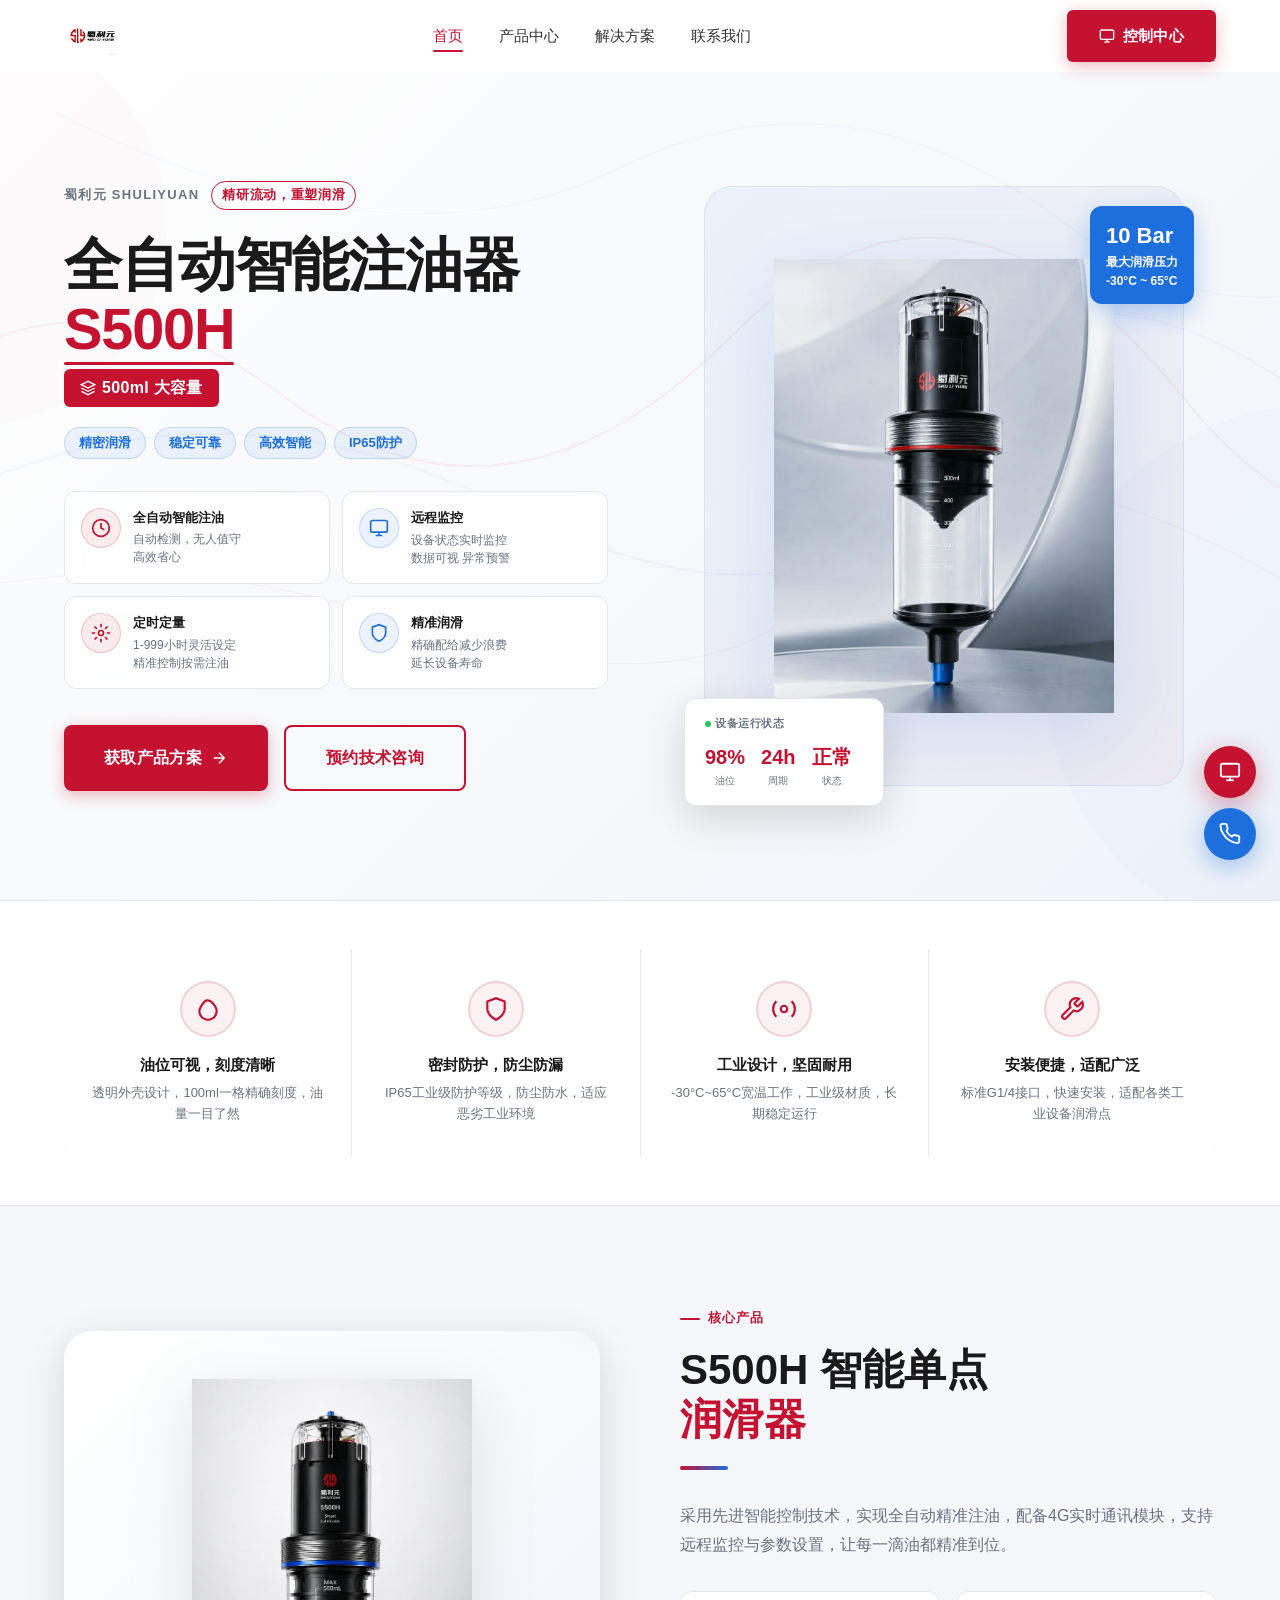
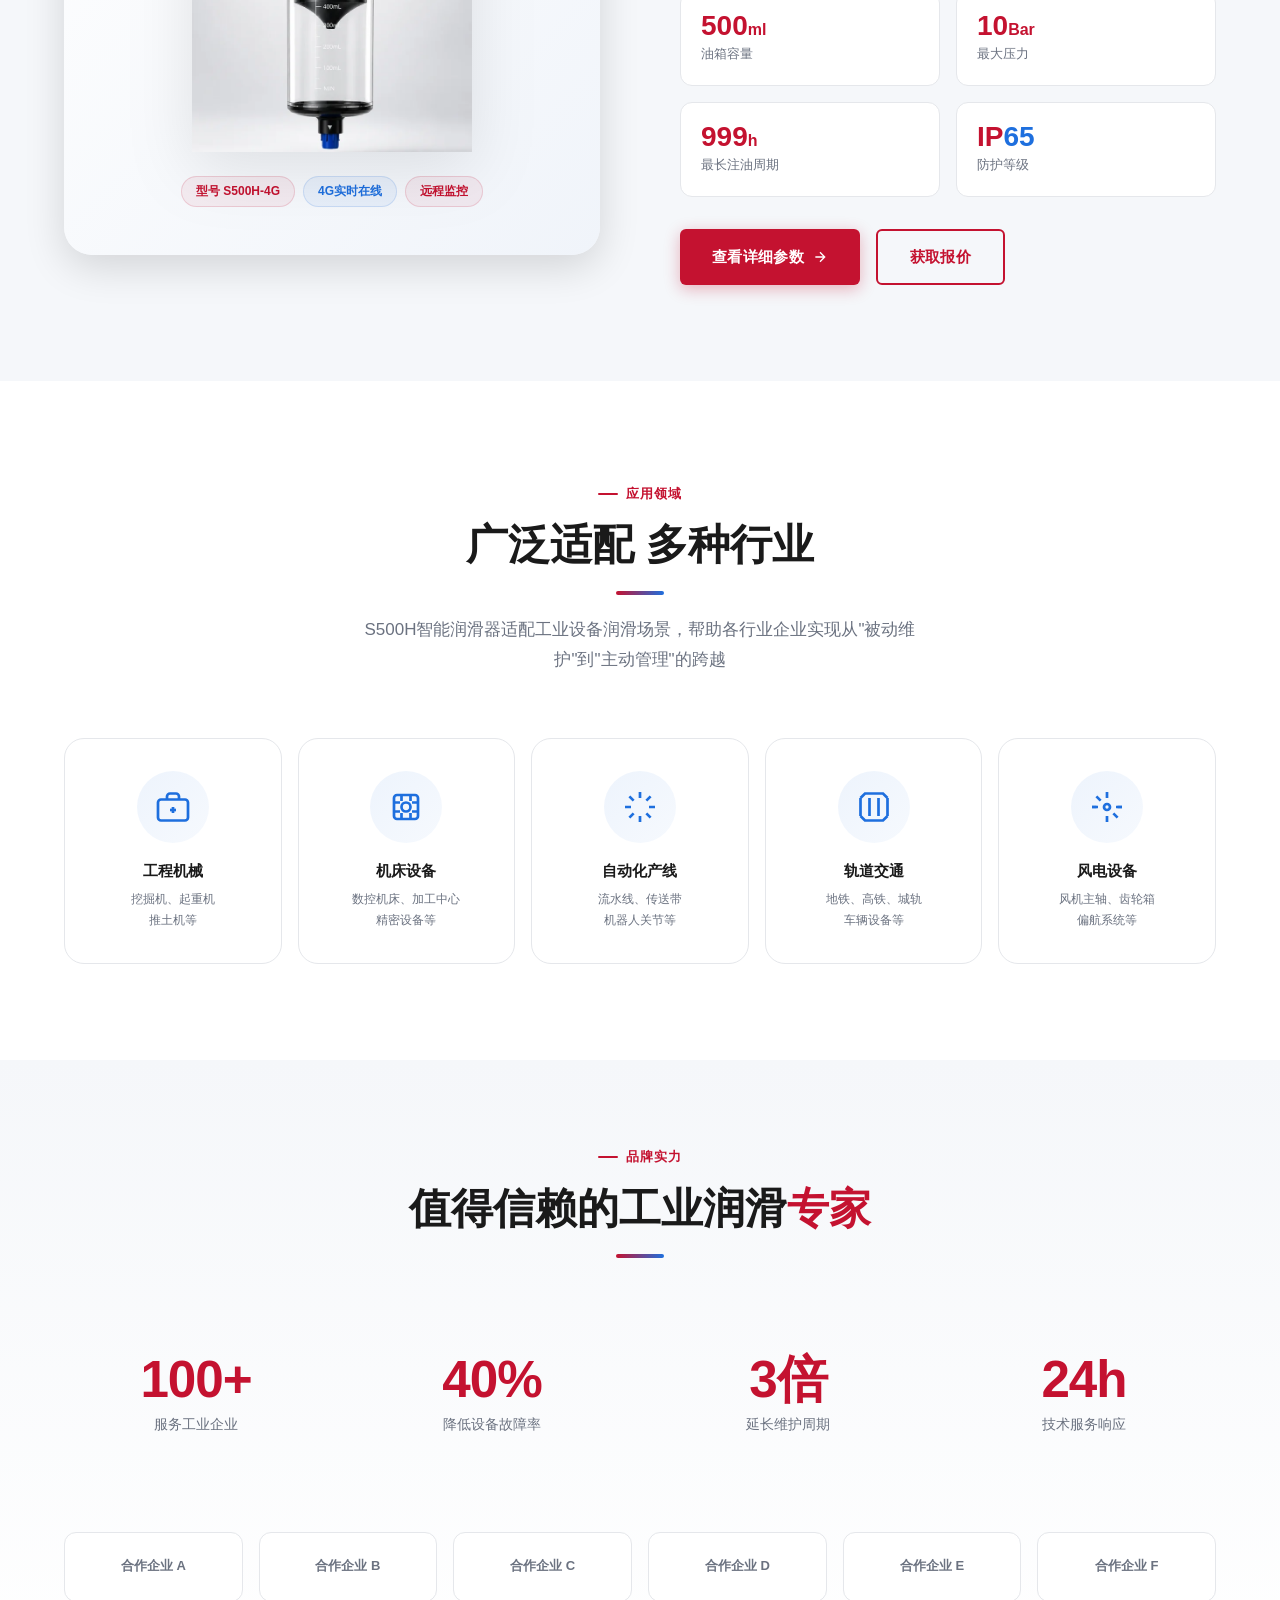
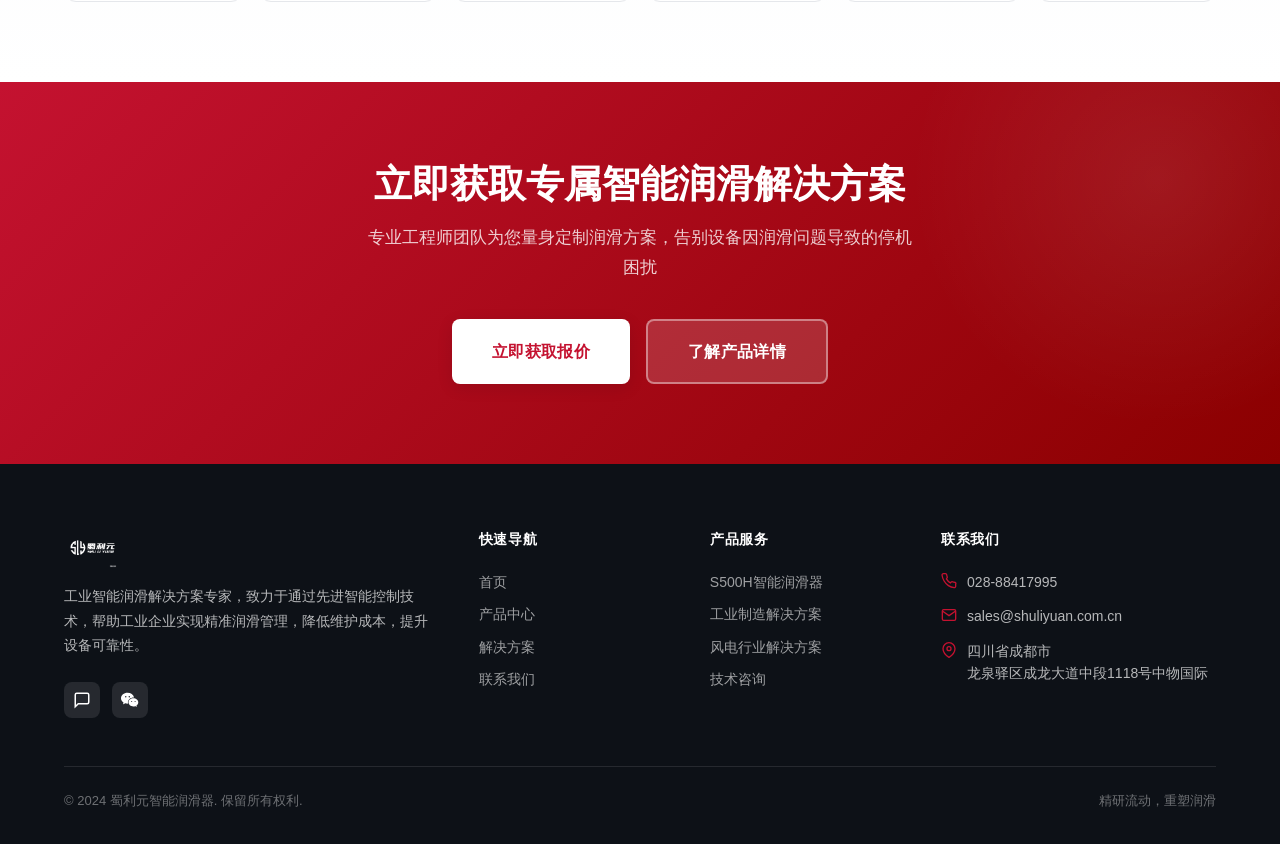
==== index.html @ 6b34519a "蜀利元智能润滑器官网 v1.0" ====
<!DOCTYPE html>
<html lang="zh-CN">
<head>
  <meta charset="UTF-8">
  <meta name="viewport" content="width=device-width, initial-scale=1.0">
  <meta name="description" content="蜀利元智能润滑器 - S500H全自动智能单点润滑器，远程监控、定时定量、精准润滑，工业智能润滑解决方案专家">
  <meta name="keywords" content="智能润滑器,自动注油器,S500H,工业润滑,远程监控润滑">
  <title>蜀利元智能润滑器 - 精研流动，重塑润滑</title>
  <link rel="stylesheet" href="assets/css/style.css">
  <link rel="icon" href="data:image/svg+xml,<svg xmlns='http://www.w3.org/2000/svg' viewBox='0 0 32 32'><rect width='32' height='32' rx='6' fill='%23C41230'/><text y='22' x='5' font-size='18' fill='white' font-weight='bold'>蜀</text></svg>">
</head>
<body>

<!-- 滚动进度条 -->
<div class="scroll-progress" id="scrollProgress"></div>

<!-- ===== 导航栏 ===== -->
<nav class="navbar" id="navbar">
  <div class="navbar-inner">
    <a href="index.html" class="navbar-logo">
      <img src="assets/images/logo.png" alt="蜀利元智能润滑器" class="logo-img" width="140" height="40">
    </a>

    <nav class="navbar-nav">
      <a href="index.html" class="nav-link">首页</a>
      <a href="products.html" class="nav-link">产品中心</a>
      <a href="solutions.html" class="nav-link">解决方案</a>
      <a href="contact.html" class="nav-link">联系我们</a>
    </nav>

    <div class="navbar-cta">
      <a href="http://shuliyuan.com.cn/" target="_blank" class="btn btn-primary">
        <svg width="16" height="16" viewBox="0 0 24 24" fill="none" stroke="currentColor" stroke-width="2"><rect x="2" y="3" width="20" height="14" rx="2"/><line x1="8" y1="21" x2="16" y2="21"/><line x1="12" y1="17" x2="12" y2="21"/></svg>
        控制中心
      </a>
    </div>

    <button class="hamburger" id="hamburger" aria-label="菜单">
      <span></span><span></span><span></span>
    </button>
  </div>
</nav>

<!-- 移动端菜单 -->
<div class="mobile-menu" id="mobileMenu">
  <a href="index.html" class="nav-link">首页</a>
  <a href="products.html" class="nav-link">产品中心</a>
  <a href="solutions.html" class="nav-link">解决方案</a>
  <a href="contact.html" class="nav-link">联系我们</a>
  <a href="http://shuliyuan.com.cn/" target="_blank" class="btn btn-primary">控制中心</a>
</div>

<!-- ===== Hero区 ===== -->
<section class="hero">
  <!-- 背景流动曲线 -->
  <div class="hero-bg-curves">
    <svg width="100%" height="100%" viewBox="0 0 1440 800" preserveAspectRatio="xMidYMid slice" fill="none">
      <path d="M0 400 Q 200 200, 400 350 T 800 300 T 1200 350 T 1600 300" stroke="#C41230" stroke-width="1.5" opacity="0.15" fill="none"/>
      <path d="M0 500 Q 300 300, 600 450 T 1000 380 T 1400 420" stroke="#1E6FDE" stroke-width="1.5" opacity="0.12" fill="none"/>
      <path d="M-100 600 Q 200 450, 500 550 T 900 500 T 1300 520 T 1600 480" stroke="#C41230" stroke-width="1" opacity="0.1" fill="none"/>
      <path d="M200 100 Q 500 250, 700 150 T 1100 200 T 1500 150" stroke="#1E6FDE" stroke-width="1" opacity="0.1" fill="none"/>
      <circle cx="120" cy="200" r="180" fill="rgba(196,18,48,0.03)"/>
      <circle cx="1320" cy="600" r="240" fill="rgba(30,111,222,0.04)"/>
    </svg>
  </div>

  <div class="hero-inner">
    <!-- 左侧内容 -->
    <div class="hero-content fade-up">
      <div class="hero-brand-line">
        <span class="hero-brand-name">蜀利元 SHULIYUAN</span>
        <span class="hero-brand-slogan">精研流动，重塑润滑</span>
      </div>

      <h1 class="hero-title">
        全自动智能注油器<br>
        <span class="model-name">S500H</span>
      </h1>

      <div class="hero-capacity-badge">
        <svg width="16" height="16" viewBox="0 0 24 24" fill="none" stroke="currentColor" stroke-width="2"><path d="M12 2L2 7l10 5 10-5-10-5zM2 17l10 5 10-5M2 12l10 5 10-5"/></svg>
        500ml 大容量
      </div>

      <div class="hero-tags">
        <span class="hero-tag">精密润滑</span>
        <span class="hero-tag">稳定可靠</span>
        <span class="hero-tag">高效智能</span>
        <span class="hero-tag">IP65防护</span>
      </div>

      <!-- 4大功能 -->
      <div class="hero-features">
        <div class="hero-feature-card fade-up fade-up-delay-1">
          <div class="feature-icon-circle">
            <svg viewBox="0 0 24 24" fill="none" stroke="#C41230" stroke-width="2"><circle cx="12" cy="12" r="10"/><path d="M12 6v6l4 2"/></svg>
          </div>
          <div class="hero-feature-text">
            <div class="title">全自动智能注油</div>
            <div class="desc">自动检测，无人值守<br>高效省心</div>
          </div>
        </div>
        <div class="hero-feature-card fade-up fade-up-delay-2">
          <div class="feature-icon-circle blue">
            <svg viewBox="0 0 24 24" fill="none" stroke="#1E6FDE" stroke-width="2"><rect x="2" y="3" width="20" height="14" rx="2"/><path d="M8 21h8M12 17v4"/></svg>
          </div>
          <div class="hero-feature-text">
            <div class="title">远程监控</div>
            <div class="desc">设备状态实时监控<br>数据可视 异常预警</div>
          </div>
        </div>
        <div class="hero-feature-card fade-up fade-up-delay-3">
          <div class="feature-icon-circle">
            <svg viewBox="0 0 24 24" fill="none" stroke="#C41230" stroke-width="2"><circle cx="12" cy="12" r="3"/><path d="M12 1v4M12 19v4M4.22 4.22l2.83 2.83M16.95 16.95l2.83 2.83M1 12h4M19 12h4M4.22 19.78l2.83-2.83M16.95 7.05l2.83-2.83"/></svg>
          </div>
          <div class="hero-feature-text">
            <div class="title">定时定量</div>
            <div class="desc">1-999小时灵活设定<br>精准控制按需注油</div>
          </div>
        </div>
        <div class="hero-feature-card fade-up fade-up-delay-4">
          <div class="feature-icon-circle blue">
            <svg viewBox="0 0 24 24" fill="none" stroke="#1E6FDE" stroke-width="2"><path d="M12 22s8-4 8-10V5l-8-3-8 3v7c0 6 8 10 8 10z"/></svg>
          </div>
          <div class="hero-feature-text">
            <div class="title">精准润滑</div>
            <div class="desc">精确配给减少浪费<br>延长设备寿命</div>
          </div>
        </div>
      </div>

      <div class="hero-cta">
        <a href="contact.html" class="btn btn-primary btn-lg">
          获取产品方案
          <svg width="18" height="18" viewBox="0 0 24 24" fill="none" stroke="currentColor" stroke-width="2"><path d="M5 12h14M12 5l7 7-7 7"/></svg>
        </a>
        <a href="contact.html" class="btn btn-secondary btn-lg">预约技术咨询</a>
      </div>
    </div>

    <!-- 右侧产品视觉 -->
    <div class="hero-visual fade-up fade-up-delay-2">
      <div class="hero-product-wrap">
        <div class="hero-product-bg">
          <img src="assets/images/s500h-product.png" alt="S500H智能单点润滑器" class="product-hero-img">
        </div>

        <!-- 浮动监控卡片 -->
        <div class="hero-monitor-card">
          <div class="monitor-card-title">
            <span class="monitor-dot"></span>设备运行状态
          </div>
          <div class="monitor-stats">
            <div class="monitor-stat">
              <div class="val">98%</div>
              <div class="label">油位</div>
            </div>
            <div class="monitor-stat">
              <div class="val">24h</div>
              <div class="label">周期</div>
            </div>
            <div class="monitor-stat">
              <div class="val">正常</div>
              <div class="label">状态</div>
            </div>
          </div>
        </div>

        <!-- 参数浮窗 -->
        <div class="hero-param-badge">
          <span class="highlight">10 Bar</span>
          最大润滑压力<br>
          -30°C ~ 65°C
        </div>
      </div>
    </div>
  </div>
</section>

<!-- ===== 产品特点横向条 ===== -->
<section class="features-strip">
  <div class="container">
    <div class="features-strip-grid">
      <div class="feature-strip-card fade-up">
        <div class="feature-strip-icon">
          <svg viewBox="0 0 24 24" fill="none" stroke="currentColor" stroke-width="2"><path d="M12 22a8 8 0 0 1-8-8c0-3.07 2.73-6.47 5.17-9.19A4 4 0 0 1 12 4a4 4 0 0 1 2.83 1.17C17.27 7.53 20 10.93 20 14a8 8 0 0 1-8 8z"/></svg>
        </div>
        <h4>油位可视，刻度清晰</h4>
        <p>透明外壳设计，100ml一格精确刻度，油量一目了然</p>
      </div>
      <div class="feature-strip-card fade-up fade-up-delay-1">
        <div class="feature-strip-icon">
          <svg viewBox="0 0 24 24" fill="none" stroke="currentColor" stroke-width="2"><path d="M12 22s8-4 8-10V5l-8-3-8 3v7c0 6 8 10 8 10z"/></svg>
        </div>
        <h4>密封防护，防尘防漏</h4>
        <p>IP65工业级防护等级，防尘防水，适应恶劣工业环境</p>
      </div>
      <div class="feature-strip-card fade-up fade-up-delay-2">
        <div class="feature-strip-icon">
          <svg viewBox="0 0 24 24" fill="none" stroke="currentColor" stroke-width="2"><circle cx="12" cy="12" r="3"/><path d="M19.07 4.93a10 10 0 0 1 0 14.14M4.93 4.93a10 10 0 0 0 0 14.14"/></svg>
        </div>
        <h4>工业设计，坚固耐用</h4>
        <p>-30°C~65°C宽温工作，工业级材质，长期稳定运行</p>
      </div>
      <div class="feature-strip-card fade-up fade-up-delay-3">
        <div class="feature-strip-icon">
          <svg viewBox="0 0 24 24" fill="none" stroke="currentColor" stroke-width="2"><path d="M14.7 6.3a1 1 0 0 0 0 1.4l1.6 1.6a1 1 0 0 0 1.4 0l3.77-3.77a6 6 0 0 1-7.94 7.94l-6.91 6.91a2.12 2.12 0 0 1-3-3l6.91-6.91a6 6 0 0 1 7.94-7.94l-3.76 3.76z"/></svg>
        </div>
        <h4>安装便捷，适配广泛</h4>
        <p>标准G1/4接口，快速安装，适配各类工业设备润滑点</p>
      </div>
    </div>
  </div>
</section>

<!-- ===== 产品展示区 ===== -->
<section class="product-showcase">
  <div class="container">
    <div class="product-showcase-inner">
      <!-- 左侧产品图 -->
      <div class="showcase-visual fade-up">
        <div class="showcase-img-wrap">
          <img src="assets/images/s500h-real.webp" alt="S500H智能单点润滑器" class="showcase-product-img">
          <div class="product-spec-tags">
            <span class="spec-tag">型号 S500H-4G</span>
            <span class="spec-tag blue">4G实时在线</span>
            <span class="spec-tag">远程监控</span>
          </div>
        </div>
      </div>

      <!-- 右侧内容 -->
      <div class="showcase-content fade-up fade-up-delay-1">
        <span class="section-label">核心产品</span>
        <h2 class="section-title">S500H 智能单点<br><span>润滑器</span></h2>
        <div class="section-divider"></div>
        <p style="color:var(--text-muted);font-size:16px;line-height:1.8;margin-bottom:32px">
          采用先进智能控制技术，实现全自动精准注油，配备4G实时通讯模块，支持远程监控与参数设置，让每一滴油都精准到位。
        </p>

        <div class="showcase-params-grid">
          <div class="param-card fade-up">
            <div class="param-val">500<span style="font-size:16px">ml</span></div>
            <div class="param-label">油箱容量</div>
          </div>
          <div class="param-card fade-up fade-up-delay-1">
            <div class="param-val">10<span style="font-size:16px">Bar</span></div>
            <div class="param-label">最大压力</div>
          </div>
          <div class="param-card fade-up fade-up-delay-2">
            <div class="param-val">999<span style="font-size:16px">h</span></div>
            <div class="param-label">最长注油周期</div>
          </div>
          <div class="param-card fade-up fade-up-delay-3">
            <div class="param-val">IP<span style="color:var(--brand-blue)">65</span></div>
            <div class="param-label">防护等级</div>
          </div>
        </div>

        <div style="display:flex;gap:16px;flex-wrap:wrap;margin-top:8px">
          <a href="products.html" class="btn btn-primary">
            查看详细参数
            <svg width="16" height="16" viewBox="0 0 24 24" fill="none" stroke="currentColor" stroke-width="2"><path d="M5 12h14M12 5l7 7-7 7"/></svg>
          </a>
          <a href="contact.html" class="btn btn-secondary">获取报价</a>
        </div>
      </div>
    </div>
  </div>
</section>

<!-- ===== 应用领域 ===== -->
<section class="industries">
  <div class="container">
    <div class="section-header fade-up">
      <span class="section-label">应用领域</span>
      <h2 class="section-title">广泛适配 多种行业</h2>
      <div class="section-divider" style="margin:20px auto 20px"></div>
      <p class="section-subtitle">S500H智能润滑器适配工业设备润滑场景，帮助各行业企业实现从"被动维护"到"主动管理"的跨越</p>
    </div>

    <div class="industries-grid">
      <div class="industry-card fade-up">
        <div class="industry-icon">
          <svg viewBox="0 0 24 24" fill="none" stroke="currentColor" stroke-width="1.8">
            <rect x="2" y="7" width="20" height="14" rx="2"/><path d="M16 7V5a2 2 0 0 0-2-2h-4a2 2 0 0 0-2 2v2"/><line x1="12" y1="12" x2="12" y2="16"/><line x1="10" y1="14" x2="14" y2="14"/>
          </svg>
        </div>
        <h4>工程机械</h4>
        <p>挖掘机、起重机<br>推土机等</p>
      </div>
      <div class="industry-card fade-up fade-up-delay-1">
        <div class="industry-icon">
          <svg viewBox="0 0 24 24" fill="none" stroke="currentColor" stroke-width="1.8">
            <rect x="4" y="4" width="16" height="16" rx="2"/><path d="M9 4v4M15 4v4M9 16v4M15 16v4M4 9h4M16 9h4M4 15h4M16 15h4"/><circle cx="12" cy="12" r="3"/>
          </svg>
        </div>
        <h4>机床设备</h4>
        <p>数控机床、加工中心<br>精密设备等</p>
      </div>
      <div class="industry-card fade-up fade-up-delay-2">
        <div class="industry-icon">
          <svg viewBox="0 0 24 24" fill="none" stroke="currentColor" stroke-width="1.8">
            <path d="M12 2v4M12 18v4M4.93 4.93l2.83 2.83M16.24 16.24l2.83 2.83M2 12h4M18 12h4M4.93 19.07l2.83-2.83M16.24 7.76l2.83-2.83"/>
          </svg>
        </div>
        <h4>自动化产线</h4>
        <p>流水线、传送带<br>机器人关节等</p>
      </div>
      <div class="industry-card fade-up fade-up-delay-3">
        <div class="industry-icon">
          <svg viewBox="0 0 24 24" fill="none" stroke="currentColor" stroke-width="1.8">
            <path d="M3 6l3-3h12l3 3M3 18l3 3h12l3-3M3 6v12M21 6v12"/><path d="M9 6v12M15 6v12"/>
          </svg>
        </div>
        <h4>轨道交通</h4>
        <p>地铁、高铁、城轨<br>车辆设备等</p>
      </div>
      <div class="industry-card fade-up fade-up-delay-4">
        <div class="industry-icon">
          <svg viewBox="0 0 24 24" fill="none" stroke="currentColor" stroke-width="1.8">
            <circle cx="12" cy="12" r="2"/><path d="M12 2v4M12 18v4M4.93 4.93l2.83 2.83M16.24 16.24l2.83 2.83M2 12h4M18 12h4"/><path d="M5 12H2M22 12h-3"/>
          </svg>
        </div>
        <h4>风电设备</h4>
        <p>风机主轴、齿轮箱<br>偏航系统等</p>
      </div>
    </div>
  </div>
</section>

<!-- ===== 信任背书区 ===== -->
<section class="trust-section">
  <div class="container">
    <div class="section-header fade-up">
      <span class="section-label">品牌实力</span>
      <h2 class="section-title">值得信赖的工业润滑<span>专家</span></h2>
      <div class="section-divider" style="margin:20px auto 20px"></div>
    </div>

    <div class="trust-stats fade-up">
      <div class="trust-stat">
        <div class="num"><span data-count="100" data-suffix="+">100+</span></div>
        <div class="desc">服务工业企业</div>
      </div>
      <div class="trust-stat">
        <div class="num"><span data-count="40" data-suffix="%">40%</span></div>
        <div class="desc">降低设备故障率</div>
      </div>
      <div class="trust-stat">
        <div class="num"><span data-count="3" data-suffix="倍">3倍</span></div>
        <div class="desc">延长维护周期</div>
      </div>
      <div class="trust-stat">
        <div class="num"><span data-count="24" data-suffix="h">24h</span></div>
        <div class="desc">技术服务响应</div>
      </div>
    </div>

    <div class="partner-logos fade-up">
      <div class="partner-logo-box">合作企业 A</div>
      <div class="partner-logo-box">合作企业 B</div>
      <div class="partner-logo-box">合作企业 C</div>
      <div class="partner-logo-box">合作企业 D</div>
      <div class="partner-logo-box">合作企业 E</div>
      <div class="partner-logo-box">合作企业 F</div>
    </div>
  </div>
</section>

<!-- ===== CTA Banner ===== -->
<section class="cta-banner">
  <div class="container">
    <div class="cta-banner-inner fade-up">
      <h2>立即获取专属智能润滑解决方案</h2>
      <p>专业工程师团队为您量身定制润滑方案，告别设备因润滑问题导致的停机困扰</p>
      <div class="cta-banner-btns">
        <a href="contact.html" class="btn btn-white btn-lg">立即获取报价</a>
        <a href="products.html" class="btn btn-lg" style="background:rgba(255,255,255,0.15);color:#fff;border:2px solid rgba(255,255,255,0.4)">了解产品详情</a>
      </div>
    </div>
  </div>
</section>

<!-- ===== Footer ===== -->
<footer class="footer">
  <div class="container">
    <div class="footer-grid">
      <div class="footer-brand">
        <div class="footer-logo navbar-logo">
          <img src="assets/images/logo.png" alt="蜀利元智能润滑器" class="logo-img" width="140" height="40">
        </div>
        <p class="footer-desc">工业智能润滑解决方案专家，致力于通过先进智能控制技术，帮助工业企业实现精准润滑管理，降低维护成本，提升设备可靠性。</p>
        <div class="footer-social">
          <a href="#" class="social-btn" title="微信">
            <svg viewBox="0 0 24 24" fill="none" stroke="currentColor" stroke-width="2"><path d="M21 15a2 2 0 0 1-2 2H7l-4 4V5a2 2 0 0 1 2-2h14a2 2 0 0 1 2 2z"/></svg>
          </a>
          <a href="#" class="social-btn" title="微信">
            <svg viewBox="0 0 24 24" fill="currentColor"><path d="M8.691 2.188C3.891 2.188 0 5.476 0 9.531c0 2.212 1.17 4.203 3.002 5.55a.594.594 0 0 1 .213.665l-.39 1.48c-.019.07-.048.141-.048.214 0 .163.13.295.29.295a.326.326 0 0 0 .167-.054l1.903-1.114a.864.864 0 0 1 .717-.098 10.16 10.16 0 0 0 2.837.403c.276 0 .543-.027.811-.05a6.082 6.082 0 0 1-.281-1.816c0-3.553 3.354-6.438 7.495-6.438.256 0 .507.018.76.035C16.623 4.602 12.992 2.188 8.691 2.188zm-2.35 4.477a.97.97 0 1 1 0 1.94.97.97 0 0 1 0-1.94zm4.71 0a.97.97 0 1 1 0 1.94.97.97 0 0 1 0-1.94zM16.5 9.531c-3.604 0-6.527 2.455-6.527 5.485 0 3.031 2.923 5.486 6.527 5.486a7.84 7.84 0 0 0 2.217-.322.67.67 0 0 1 .556.076l1.476.863a.252.252 0 0 0 .13.042.227.227 0 0 0 .224-.228c0-.057-.023-.11-.038-.166l-.301-1.147a.46.46 0 0 1 .165-.516C22.338 18.083 23.028 16.636 23.028 15.016c0-3.03-2.923-5.485-6.528-5.485zm-2.287 3.729a.75.75 0 1 1 0 1.5.75.75 0 0 1 0-1.5zm4.573 0a.75.75 0 1 1 0 1.5.75.75 0 0 1 0-1.5z"/></svg>
          </a>
        </div>
      </div>

      <div class="footer-col">
        <h5>快速导航</h5>
        <div class="footer-links">
          <a href="index.html">首页</a>
          <a href="products.html">产品中心</a>
          <a href="solutions.html">解决方案</a>
          <a href="contact.html">联系我们</a>
        </div>
      </div>

      <div class="footer-col">
        <h5>产品服务</h5>
        <div class="footer-links">
          <a href="products.html">S500H智能润滑器</a>
          <a href="solutions.html#manufacturing">工业制造解决方案</a>
          <a href="solutions.html#wind">风电行业解决方案</a>
          <a href="contact.html">技术咨询</a>
        </div>
      </div>

      <div class="footer-col">
        <h5>联系我们</h5>
        <div class="footer-contact">
          <div class="contact-item">
            <svg viewBox="0 0 24 24" fill="none" stroke="currentColor" stroke-width="2"><path d="M22 16.92v3a2 2 0 0 1-2.18 2 19.79 19.79 0 0 1-8.63-3.07A19.5 19.5 0 0 1 4.69 12a19.79 19.79 0 0 1-3.07-8.67A2 2 0 0 1 3.6 1h3a2 2 0 0 1 2 1.72 12.84 12.84 0 0 0 .7 2.81 2 2 0 0 1-.45 2.11L8.09 8.91a16 16 0 0 0 6 6l1.27-1.27a2 2 0 0 1 2.11-.45 12.84 12.84 0 0 0 2.81.7A2 2 0 0 1 22 16.92z"/></svg>
            <span>028-88417995</span>
          </div>
          <div class="contact-item">
            <svg viewBox="0 0 24 24" fill="none" stroke="currentColor" stroke-width="2"><path d="M4 4h16c1.1 0 2 .9 2 2v12c0 1.1-.9 2-2 2H4c-1.1 0-2-.9-2-2V6c0-1.1.9-2 2-2z"/><polyline points="22,6 12,13 2,6"/></svg>
            <span>sales@shuliyuan.com.cn</span>
          </div>
          <div class="contact-item">
            <svg viewBox="0 0 24 24" fill="none" stroke="currentColor" stroke-width="2"><path d="M21 10c0 7-9 13-9 13s-9-6-9-13a9 9 0 0 1 18 0z"/><circle cx="12" cy="10" r="3"/></svg>
            <span>四川省成都市<br>龙泉驿区成龙大道中段1118号中物国际</span>
          </div>
        </div>
      </div>
    </div>

    <div class="footer-bottom">
      <span>© 2024 蜀利元智能润滑器. 保留所有权利.</span>
      <span>精研流动，重塑润滑</span>
    </div>
  </div>
</footer>

<!-- 悬浮咨询按钮 -->
<div class="float-consult">
  <a href="http://shuliyuan.com.cn/" target="_blank" class="float-btn" title="控制中心">
    <svg viewBox="0 0 24 24" fill="none" stroke="currentColor" stroke-width="2"><rect x="2" y="3" width="20" height="14" rx="2"/><line x1="8" y1="21" x2="16" y2="21"/><line x1="12" y1="17" x2="12" y2="21"/></svg>
    <span class="float-tooltip">控制中心</span>
  </a>
  <a href="tel:02888417995" class="float-btn blue" title="电话咨询">
    <svg viewBox="0 0 24 24" fill="none" stroke="currentColor" stroke-width="2"><path d="M22 16.92v3a2 2 0 0 1-2.18 2 19.79 19.79 0 0 1-8.63-3.07A19.5 19.5 0 0 1 4.69 12a19.79 19.79 0 0 1-3.07-8.67A2 2 0 0 1 3.6 1h3a2 2 0 0 1 2 1.72 12.84 12.84 0 0 0 .7 2.81 2 2 0 0 1-.45 2.11L8.09 8.91a16 16 0 0 0 6 6l1.27-1.27a2 2 0 0 1 2.11-.45 12.84 12.84 0 0 0 2.81.7A2 2 0 0 1 22 16.92z"/></svg>
    <span class="float-tooltip">电话咨询</span>
  </a>
</div>

<script src="assets/js/main.js"></script>
</body>
</html>
---- assets/css/style.css ----
/* ===================================================
   蜀利元智能润滑器 - 全局样式
   Brand: #C41230 (红) | #1E6FDE (蓝) | #F5F7FA (灰白)
   =================================================== */

/* ---------- CSS变量 ---------- */
:root {
  --brand-red: #C41230;
  --brand-red-dark: #A00E28;
  --brand-blue: #1E6FDE;
  --brand-blue-dark: #1558B8;
  --bg-white: #FFFFFF;
  --bg-gray: #F5F7FA;
  --bg-dark: #0D1117;
  --text-primary: #1A1A1A;
  --text-secondary: #333333;
  --text-muted: #6B7280;
  --text-white: #FFFFFF;
  --border-color: #E5E7EB;
  --shadow-sm: 0 1px 3px rgba(0,0,0,0.08);
  --shadow-md: 0 4px 16px rgba(0,0,0,0.10);
  --shadow-lg: 0 12px 40px rgba(0,0,0,0.14);
  --shadow-card: 0 2px 12px rgba(0,0,0,0.06);
  --radius-sm: 6px;
  --radius-md: 12px;
  --radius-lg: 20px;
  --radius-xl: 28px;
  --transition: cubic-bezier(0.4, 0, 0.2, 1);
  --nav-height: 72px;
}

/* ---------- 重置 ---------- */
*, *::before, *::after { box-sizing: border-box; margin: 0; padding: 0; }
html { scroll-behavior: smooth; font-size: 16px; }
body {
  font-family: 'PingFang SC', 'Noto Sans SC', 'Microsoft YaHei', -apple-system, BlinkMacSystemFont, sans-serif;
  color: var(--text-secondary);
  background: var(--bg-white);
  line-height: 1.6;
  overflow-x: hidden;
}
img { max-width: 100%; height: auto; display: block; }
a { text-decoration: none; color: inherit; }
ul, ol { list-style: none; }
button { cursor: pointer; border: none; background: none; font-family: inherit; }
input, textarea, select { font-family: inherit; }

/* ---------- 排版 ---------- */
h1 { font-size: clamp(36px, 5vw, 64px); font-weight: 800; line-height: 1.15; color: var(--text-primary); }
h2 { font-size: clamp(28px, 3.5vw, 40px); font-weight: 700; line-height: 1.2; color: var(--text-primary); }
h3 { font-size: clamp(20px, 2.5vw, 28px); font-weight: 600; line-height: 1.3; color: var(--text-primary); }
h4 { font-size: 18px; font-weight: 600; color: var(--text-primary); }
p { line-height: 1.75; }

/* ---------- 容器 ---------- */
.container {
  max-width: 1200px;
  margin: 0 auto;
  padding: 0 24px;
}
.container-wide {
  max-width: 1400px;
  margin: 0 auto;
  padding: 0 24px;
}
.section-pad { padding: 96px 0; }
.section-pad-sm { padding: 64px 0; }

/* ---------- 通用组件 ---------- */
.section-label {
  display: inline-flex;
  align-items: center;
  gap: 8px;
  font-size: 13px;
  font-weight: 600;
  letter-spacing: 0.08em;
  text-transform: uppercase;
  color: var(--brand-red);
  margin-bottom: 16px;
}
.section-label::before {
  content: '';
  display: block;
  width: 20px;
  height: 2px;
  background: var(--brand-red);
  border-radius: 2px;
}

.section-title {
  font-size: clamp(28px, 3.5vw, 42px);
  font-weight: 700;
  color: var(--text-primary);
  line-height: 1.2;
  margin-bottom: 16px;
}
.section-title span { color: var(--brand-red); }

.section-subtitle {
  font-size: 17px;
  color: var(--text-muted);
  max-width: 580px;
  line-height: 1.75;
}

/* 分割线 */
.section-divider {
  width: 48px;
  height: 4px;
  background: linear-gradient(90deg, var(--brand-red), var(--brand-blue));
  border-radius: 4px;
  margin: 20px 0 32px;
}

/* 标题区域 */
.section-header {
  text-align: center;
  margin-bottom: 64px;
}
.section-header .section-subtitle {
  margin: 0 auto;
}

/* ---------- 按钮 ---------- */
.btn {
  display: inline-flex;
  align-items: center;
  gap: 8px;
  padding: 14px 32px;
  font-size: 15px;
  font-weight: 600;
  border-radius: var(--radius-sm);
  transition: all 250ms var(--transition);
  letter-spacing: 0.02em;
  white-space: nowrap;
}
.btn-primary {
  background: var(--brand-red);
  color: #fff;
  box-shadow: 0 4px 16px rgba(196,18,48,0.3);
}
.btn-primary:hover {
  background: var(--brand-red-dark);
  box-shadow: 0 6px 24px rgba(196,18,48,0.4);
  transform: translateY(-2px);
}
.btn-secondary {
  background: transparent;
  color: var(--brand-red);
  border: 2px solid var(--brand-red);
}
.btn-secondary:hover {
  background: var(--brand-red);
  color: #fff;
  transform: translateY(-2px);
}
.btn-blue {
  background: var(--brand-blue);
  color: #fff;
  box-shadow: 0 4px 16px rgba(30,111,222,0.3);
}
.btn-blue:hover {
  background: var(--brand-blue-dark);
  box-shadow: 0 6px 24px rgba(30,111,222,0.4);
  transform: translateY(-2px);
}
.btn-white {
  background: #fff;
  color: var(--brand-red);
  box-shadow: var(--shadow-md);
}
.btn-white:hover {
  box-shadow: var(--shadow-lg);
  transform: translateY(-2px);
}
.btn-lg { padding: 18px 40px; font-size: 16px; border-radius: 8px; }
.btn-sm { padding: 10px 20px; font-size: 14px; }

.btn svg, .btn .icon { transition: transform 250ms var(--transition); }
.btn:hover svg, .btn:hover .icon { transform: translateX(3px); }

/* ---------- 导航 ---------- */
.navbar {
  position: fixed;
  top: 0;
  left: 0;
  right: 0;
  z-index: 1000;
  height: var(--nav-height);
  background: rgba(255,255,255,0.95);
  backdrop-filter: blur(20px);
  -webkit-backdrop-filter: blur(20px);
  border-bottom: 1px solid transparent;
  transition: border-color 300ms, box-shadow 300ms;
}
.navbar.scrolled {
  border-bottom-color: var(--border-color);
  box-shadow: 0 2px 20px rgba(0,0,0,0.06);
}
.navbar-inner {
  max-width: 1200px;
  margin: 0 auto;
  padding: 0 24px;
  height: 100%;
  display: flex;
  align-items: center;
  justify-content: space-between;
  gap: 32px;
}
.navbar-logo {
  display: flex;
  align-items: center;
  gap: 12px;
  flex-shrink: 0;
}
.logo-mark {
  width: 42px;
  height: 42px;
  background: var(--brand-red);
  border-radius: 10px;
  display: flex;
  align-items: center;
  justify-content: center;
  flex-shrink: 0;
}
.logo-mark svg { width: 24px; height: 24px; }
.logo-text { line-height: 1.1; }
.logo-text .name { font-size: 17px; font-weight: 800; color: var(--text-primary); letter-spacing: -0.02em; }
.logo-text .tagline { font-size: 11px; color: var(--text-muted); letter-spacing: 0.05em; }
.logo-img { height: 40px; width: auto; display: block; }

.navbar-nav {
  display: flex;
  align-items: center;
  gap: 4px;
  flex: 1;
  justify-content: center;
}
.nav-link {
  padding: 8px 16px;
  font-size: 15px;
  font-weight: 500;
  color: var(--text-secondary);
  border-radius: var(--radius-sm);
  transition: all 200ms;
  position: relative;
}
.nav-link::after {
  content: '';
  position: absolute;
  bottom: 4px;
  left: 16px;
  right: 16px;
  height: 2px;
  background: var(--brand-red);
  border-radius: 2px;
  transform: scaleX(0);
  transition: transform 200ms var(--transition);
}
.nav-link:hover, .nav-link.active { color: var(--brand-red); }
.nav-link:hover::after, .nav-link.active::after { transform: scaleX(1); }

.navbar-cta { flex-shrink: 0; }

/* 汉堡菜单 */
.hamburger {
  display: none;
  flex-direction: column;
  gap: 5px;
  width: 28px;
  padding: 4px;
  cursor: pointer;
}
.hamburger span {
  display: block;
  height: 2px;
  background: var(--text-primary);
  border-radius: 2px;
  transition: all 300ms var(--transition);
}
.hamburger.active span:nth-child(1) { transform: translateY(7px) rotate(45deg); }
.hamburger.active span:nth-child(2) { opacity: 0; transform: scaleX(0); }
.hamburger.active span:nth-child(3) { transform: translateY(-7px) rotate(-45deg); }

/* 移动端菜单 */
.mobile-menu {
  display: none;
  position: fixed;
  top: var(--nav-height);
  left: 0;
  right: 0;
  background: #fff;
  border-bottom: 1px solid var(--border-color);
  box-shadow: var(--shadow-lg);
  z-index: 999;
  padding: 16px 24px;
  flex-direction: column;
  gap: 4px;
  transform: translateY(-8px);
  opacity: 0;
  transition: all 300ms var(--transition);
}
.mobile-menu.open {
  display: flex;
  transform: translateY(0);
  opacity: 1;
}
.mobile-menu .nav-link {
  padding: 14px 16px;
  font-size: 16px;
  border-radius: var(--radius-sm);
}
.mobile-menu .nav-link::after { display: none; }
.mobile-menu .nav-link:hover, .mobile-menu .nav-link.active {
  background: rgba(196,18,48,0.06);
}
.mobile-menu .btn { width: 100%; justify-content: center; margin-top: 8px; }

/* ---------- Hero区 ---------- */
.hero {
  min-height: 100vh;
  padding-top: var(--nav-height);
  background: linear-gradient(135deg, #ffffff 0%, #f8f9fb 50%, #f0f4fa 100%);
  position: relative;
  overflow: hidden;
  display: flex;
  align-items: center;
}

/* 背景流动线条SVG */
.hero-bg-curves {
  position: absolute;
  inset: 0;
  pointer-events: none;
  opacity: 0.4;
}

.hero-inner {
  position: relative;
  z-index: 2;
  width: 100%;
  max-width: 1200px;
  margin: 0 auto;
  padding: 80px 24px;
  display: grid;
  grid-template-columns: 1fr 1fr;
  gap: 64px;
  align-items: center;
}

.hero-content {}
.hero-brand-line {
  display: flex;
  align-items: center;
  gap: 12px;
  margin-bottom: 24px;
}
.hero-brand-name {
  font-size: 13px;
  font-weight: 700;
  color: var(--text-muted);
  letter-spacing: 0.1em;
  text-transform: uppercase;
}
.hero-brand-slogan {
  font-size: 13px;
  font-weight: 600;
  color: var(--brand-red);
  padding: 3px 10px;
  border: 1px solid var(--brand-red);
  border-radius: 20px;
  letter-spacing: 0.05em;
}

.hero-title {
  font-size: clamp(36px, 4.5vw, 60px);
  font-weight: 800;
  line-height: 1.1;
  color: var(--text-primary);
  margin-bottom: 8px;
  letter-spacing: -0.02em;
}
.hero-title .model-name {
  color: var(--brand-red);
  position: relative;
}
.hero-title .model-name::after {
  content: '';
  position: absolute;
  bottom: -4px;
  left: 0;
  right: 0;
  height: 3px;
  background: var(--brand-red);
  border-radius: 2px;
}

.hero-capacity-badge {
  display: inline-flex;
  align-items: center;
  gap: 6px;
  background: var(--brand-red);
  color: #fff;
  font-size: 16px;
  font-weight: 800;
  padding: 6px 16px;
  border-radius: 6px;
  margin-bottom: 20px;
  letter-spacing: 0.02em;
}

.hero-tags {
  display: flex;
  flex-wrap: wrap;
  gap: 8px;
  margin-bottom: 32px;
}
.hero-tag {
  font-size: 13px;
  font-weight: 600;
  color: var(--brand-blue);
  background: rgba(30,111,222,0.08);
  padding: 5px 14px;
  border-radius: 20px;
  border: 1px solid rgba(30,111,222,0.2);
}

/* 功能模块格子 */
.hero-features {
  display: grid;
  grid-template-columns: 1fr 1fr;
  gap: 12px;
  margin-bottom: 36px;
}
.hero-feature-card {
  background: rgba(255,255,255,0.8);
  border: 1px solid var(--border-color);
  border-radius: var(--radius-md);
  padding: 16px;
  display: flex;
  gap: 12px;
  align-items: flex-start;
  transition: all 250ms var(--transition);
  backdrop-filter: blur(10px);
}
.hero-feature-card:hover {
  transform: translateY(-3px);
  box-shadow: var(--shadow-md);
  border-color: rgba(196,18,48,0.2);
}
.feature-icon-circle {
  width: 40px;
  height: 40px;
  border-radius: 50%;
  background: rgba(196,18,48,0.08);
  border: 1.5px solid rgba(196,18,48,0.2);
  display: flex;
  align-items: center;
  justify-content: center;
  flex-shrink: 0;
}
.feature-icon-circle svg { width: 20px; height: 20px; }
.feature-icon-circle.blue {
  background: rgba(30,111,222,0.08);
  border-color: rgba(30,111,222,0.2);
}
.hero-feature-text .title { font-size: 13px; font-weight: 700; color: var(--text-primary); margin-bottom: 2px; }
.hero-feature-text .desc { font-size: 12px; color: var(--text-muted); line-height: 1.5; }

.hero-cta {
  display: flex;
  gap: 16px;
  flex-wrap: wrap;
}

/* Hero右侧产品图 */
.hero-visual {
  position: relative;
  display: flex;
  justify-content: center;
  align-items: center;
}
.hero-product-wrap {
  position: relative;
  width: 100%;
  max-width: 480px;
}
.hero-product-bg {
  width: 100%;
  aspect-ratio: 4/5;
  background: linear-gradient(135deg, rgba(30,111,222,0.06) 0%, rgba(196,18,48,0.04) 100%);
  border-radius: var(--radius-xl);
  border: 1px solid rgba(30,111,222,0.1);
  display: flex;
  align-items: center;
  justify-content: center;
  overflow: hidden;
  position: relative;
}

/* 产品SVG占位图 */
.product-illustration {
  width: 80%;
  max-width: 320px;
}
.product-hero-img {
  width: 85%;
  max-width: 340px;
  height: auto;
  object-fit: contain;
  filter: drop-shadow(0 20px 40px rgba(30,111,222,0.15));
}

/* 浮动监控卡片 */
.hero-monitor-card {
  position: absolute;
  bottom: -20px;
  left: -20px;
  background: #fff;
  border-radius: var(--radius-md);
  padding: 16px 20px;
  box-shadow: var(--shadow-lg);
  border: 1px solid var(--border-color);
  min-width: 200px;
  animation: float 3s ease-in-out infinite;
}
@keyframes float {
  0%, 100% { transform: translateY(0); }
  50% { transform: translateY(-8px); }
}
.monitor-card-title { font-size: 11px; font-weight: 600; color: var(--text-muted); letter-spacing: 0.05em; text-transform: uppercase; margin-bottom: 8px; }
.monitor-stats { display: flex; gap: 16px; }
.monitor-stat { text-align: center; }
.monitor-stat .val { font-size: 20px; font-weight: 800; color: var(--brand-red); }
.monitor-stat .label { font-size: 10px; color: var(--text-muted); }
.monitor-dot { display: inline-block; width: 6px; height: 6px; border-radius: 50%; background: #22C55E; margin-right: 4px; animation: pulse 1.5s ease-in-out infinite; }
@keyframes pulse { 0%, 100% { opacity: 1; } 50% { opacity: 0.4; } }

/* 参数浮窗 */
.hero-param-badge {
  position: absolute;
  top: 20px;
  right: -10px;
  background: var(--brand-blue);
  color: #fff;
  border-radius: var(--radius-md);
  padding: 12px 16px;
  font-size: 12px;
  font-weight: 600;
  box-shadow: 0 8px 24px rgba(30,111,222,0.3);
  line-height: 1.6;
}
.hero-param-badge .highlight { font-size: 22px; font-weight: 800; display: block; }

/* ---------- 产品特点横向卡片 ---------- */
.features-strip {
  background: var(--bg-white);
  border-top: 1px solid var(--border-color);
  border-bottom: 1px solid var(--border-color);
  padding: 48px 0;
}
.features-strip-grid {
  display: grid;
  grid-template-columns: repeat(4, 1fr);
  gap: 1px;
  background: var(--border-color);
  border-radius: var(--radius-md);
  overflow: hidden;
}
.feature-strip-card {
  background: var(--bg-white);
  padding: 32px 28px;
  text-align: center;
  transition: all 250ms var(--transition);
}
.feature-strip-card:hover {
  background: var(--bg-gray);
  transform: translateY(-4px);
  box-shadow: var(--shadow-md);
  z-index: 1;
  position: relative;
}
.feature-strip-icon {
  width: 56px;
  height: 56px;
  border-radius: 50%;
  background: rgba(196,18,48,0.06);
  border: 2px solid rgba(196,18,48,0.15);
  display: flex;
  align-items: center;
  justify-content: center;
  margin: 0 auto 16px;
  transition: all 250ms;
}
.feature-strip-card:hover .feature-strip-icon {
  background: var(--brand-red);
  border-color: var(--brand-red);
}
.feature-strip-card:hover .feature-strip-icon svg { color: #fff; }
.feature-strip-icon svg { width: 26px; height: 26px; color: var(--brand-red); }
.feature-strip-card h4 { font-size: 15px; font-weight: 700; margin-bottom: 6px; color: var(--text-primary); }
.feature-strip-card p { font-size: 13px; color: var(--text-muted); line-height: 1.6; }

/* ---------- 产品展示区 ---------- */
.product-showcase {
  padding: 96px 0;
  background: var(--bg-gray);
}
.product-showcase-inner {
  display: grid;
  grid-template-columns: 1fr 1fr;
  gap: 80px;
  align-items: center;
}
.showcase-visual {
  position: relative;
}
.showcase-img-wrap {
  background: linear-gradient(135deg, #fff 0%, #f0f4fa 100%);
  border-radius: var(--radius-xl);
  padding: 48px;
  box-shadow: var(--shadow-lg);
  text-align: center;
  position: relative;
  overflow: hidden;
}
.showcase-product-img {
  max-width: 280px;
  width: 100%;
  height: auto;
  display: block;
  margin: 0 auto;
  filter: drop-shadow(0 16px 32px rgba(0,0,0,0.1));
}
.showcase-img-wrap::before {
  content: '';
  position: absolute;
  top: -50%;
  right: -30%;
  width: 300px;
  height: 300px;
  background: radial-gradient(circle, rgba(196,18,48,0.06) 0%, transparent 70%);
}
.product-spec-tags {
  display: flex;
  flex-wrap: wrap;
  gap: 8px;
  margin-top: 24px;
  justify-content: center;
}
.spec-tag {
  font-size: 12px;
  font-weight: 600;
  padding: 5px 14px;
  border-radius: 20px;
  background: rgba(196,18,48,0.06);
  color: var(--brand-red);
  border: 1px solid rgba(196,18,48,0.15);
}
.spec-tag.blue {
  background: rgba(30,111,222,0.06);
  color: var(--brand-blue);
  border-color: rgba(30,111,222,0.15);
}

.showcase-content {}
.showcase-params-grid {
  display: grid;
  grid-template-columns: 1fr 1fr;
  gap: 16px;
  margin: 32px 0;
}
.param-card {
  background: #fff;
  border: 1px solid var(--border-color);
  border-radius: var(--radius-md);
  padding: 20px;
  transition: all 250ms;
}
.param-card:hover { box-shadow: var(--shadow-md); transform: translateY(-2px); }
.param-val { font-size: 28px; font-weight: 800; color: var(--brand-red); line-height: 1; margin-bottom: 4px; }
.param-label { font-size: 13px; color: var(--text-muted); }

/* ---------- 应用领域区 ---------- */
.industries {
  padding: 96px 0;
  background: var(--bg-white);
}
.industries-grid {
  display: grid;
  grid-template-columns: repeat(5, 1fr);
  gap: 16px;
  margin-top: 56px;
}
.industry-card {
  text-align: center;
  padding: 32px 16px;
  border-radius: var(--radius-lg);
  border: 1.5px solid var(--border-color);
  background: var(--bg-white);
  transition: all 300ms var(--transition);
  cursor: pointer;
}
.industry-card:hover {
  border-color: var(--brand-blue);
  background: rgba(30,111,222,0.04);
  transform: translateY(-6px);
  box-shadow: 0 16px 40px rgba(30,111,222,0.12);
}
.industry-icon {
  width: 72px;
  height: 72px;
  background: linear-gradient(135deg, rgba(30,111,222,0.08), rgba(30,111,222,0.04));
  border-radius: 50%;
  display: flex;
  align-items: center;
  justify-content: center;
  margin: 0 auto 16px;
  transition: all 300ms;
}
.industry-card:hover .industry-icon {
  background: var(--brand-blue);
}
.industry-icon svg { width: 36px; height: 36px; color: var(--brand-blue); transition: all 300ms; }
.industry-card:hover .industry-icon svg { color: #fff; }
.industry-card h4 { font-size: 15px; font-weight: 700; color: var(--text-primary); margin-bottom: 6px; }
.industry-card p { font-size: 12px; color: var(--text-muted); }

/* ---------- 信任背书区 ---------- */
.trust-section {
  padding: 80px 0;
  background: linear-gradient(180deg, var(--bg-gray) 0%, var(--bg-white) 100%);
}
.trust-stats {
  display: grid;
  grid-template-columns: repeat(4, 1fr);
  gap: 32px;
  margin-bottom: 64px;
}
.trust-stat {
  text-align: center;
  padding: 32px 16px;
}
.trust-stat .num {
  font-size: clamp(36px, 4vw, 52px);
  font-weight: 900;
  color: var(--brand-red);
  line-height: 1;
  margin-bottom: 8px;
  letter-spacing: -0.02em;
}
.trust-stat .unit { font-size: 22px; font-weight: 700; }
.trust-stat .desc { font-size: 14px; color: var(--text-muted); }

.partner-logos {
  display: grid;
  grid-template-columns: repeat(6, 1fr);
  gap: 16px;
  align-items: center;
}
.partner-logo-box {
  background: var(--bg-white);
  border: 1px solid var(--border-color);
  border-radius: var(--radius-md);
  padding: 20px 16px;
  text-align: center;
  font-size: 13px;
  font-weight: 600;
  color: var(--text-muted);
  transition: all 250ms;
  height: 70px;
  display: flex;
  align-items: center;
  justify-content: center;
}
.partner-logo-box:hover {
  border-color: var(--brand-blue);
  color: var(--brand-blue);
  box-shadow: var(--shadow-md);
  transform: translateY(-2px);
}

/* ---------- CTA Banner ---------- */
.cta-banner {
  background: linear-gradient(135deg, var(--brand-red) 0%, #8B0000 100%);
  padding: 80px 0;
  position: relative;
  overflow: hidden;
}
.cta-banner::before {
  content: '';
  position: absolute;
  top: -40%;
  right: -10%;
  width: 500px;
  height: 500px;
  background: radial-gradient(circle, rgba(255,255,255,0.08) 0%, transparent 70%);
}
.cta-banner-inner {
  text-align: center;
  position: relative;
  z-index: 1;
}
.cta-banner h2 { color: #fff; font-size: clamp(26px, 3vw, 38px); margin-bottom: 16px; }
.cta-banner p { color: rgba(255,255,255,0.8); font-size: 17px; margin-bottom: 36px; max-width: 560px; margin-left: auto; margin-right: auto; }
.cta-banner-btns { display: flex; gap: 16px; justify-content: center; flex-wrap: wrap; }

/* ---------- Footer ---------- */
.footer {
  background: #0D1117;
  color: rgba(255,255,255,0.7);
  padding: 64px 0 32px;
}
.footer-grid {
  display: grid;
  grid-template-columns: 2fr 1fr 1fr 1.5fr;
  gap: 48px;
  margin-bottom: 48px;
}
.footer-brand {}
.footer-logo { display: flex; align-items: center; gap: 12px; margin-bottom: 16px; }
.footer-logo .logo-mark { background: var(--brand-red); }
.footer-logo .name { color: #fff; }
.footer-logo .tagline { color: rgba(255,255,255,0.5); }
.footer-logo .logo-img { filter: brightness(0) invert(1); }
.footer-desc { font-size: 14px; line-height: 1.75; margin-bottom: 24px; }
.footer-social { display: flex; gap: 12px; }
.social-btn {
  width: 36px;
  height: 36px;
  border-radius: 8px;
  background: rgba(255,255,255,0.1);
  display: flex;
  align-items: center;
  justify-content: center;
  transition: background 200ms;
}
.social-btn:hover { background: var(--brand-red); }
.social-btn svg { width: 18px; height: 18px; color: #fff; }

.footer-col h5 { color: #fff; font-size: 14px; font-weight: 700; margin-bottom: 20px; letter-spacing: 0.05em; }
.footer-links { display: flex; flex-direction: column; gap: 10px; }
.footer-links a { font-size: 14px; color: rgba(255,255,255,0.6); transition: color 200ms; }
.footer-links a:hover { color: #fff; }

.footer-contact { display: flex; flex-direction: column; gap: 12px; }
.contact-item { display: flex; align-items: flex-start; gap: 10px; font-size: 14px; }
.contact-item svg { width: 16px; height: 16px; color: var(--brand-red); flex-shrink: 0; margin-top: 2px; }

.footer-bottom {
  border-top: 1px solid rgba(255,255,255,0.1);
  padding-top: 24px;
  display: flex;
  justify-content: space-between;
  align-items: center;
  flex-wrap: wrap;
  gap: 12px;
  font-size: 13px;
  color: rgba(255,255,255,0.4);
}

/* ---------- 页面Banner ---------- */
.page-hero {
  background: linear-gradient(135deg, #0D1117 0%, #1a2535 100%);
  padding: calc(var(--nav-height) + 64px) 0 64px;
  text-align: center;
  position: relative;
  overflow: hidden;
}
.page-hero::before {
  content: '';
  position: absolute;
  top: 0;
  left: 0;
  right: 0;
  bottom: 0;
  background: 
    radial-gradient(ellipse 60% 60% at 20% 50%, rgba(196,18,48,0.15) 0%, transparent 60%),
    radial-gradient(ellipse 60% 60% at 80% 50%, rgba(30,111,222,0.12) 0%, transparent 60%);
}
.page-hero-content { position: relative; z-index: 1; }
.page-hero h1 { color: #fff; margin-bottom: 16px; }
.page-hero p { color: rgba(255,255,255,0.7); font-size: 18px; max-width: 600px; margin: 0 auto; }
.breadcrumb {
  display: flex;
  align-items: center;
  gap: 8px;
  justify-content: center;
  font-size: 13px;
  color: rgba(255,255,255,0.5);
  margin-bottom: 24px;
}
.breadcrumb a { color: rgba(255,255,255,0.6); transition: color 200ms; }
.breadcrumb a:hover { color: #fff; }
.breadcrumb .sep { opacity: 0.4; }

/* ---------- 卡片通用 ---------- */
.card {
  background: var(--bg-white);
  border: 1px solid var(--border-color);
  border-radius: var(--radius-lg);
  padding: 32px;
  transition: all 300ms var(--transition);
}
.card:hover {
  transform: translateY(-4px);
  box-shadow: var(--shadow-lg);
  border-color: rgba(196,18,48,0.15);
}

/* ---------- 对比表 ---------- */
.compare-section {
  padding: 96px 0;
  background: var(--bg-gray);
}
.compare-grid {
  display: grid;
  grid-template-columns: 1fr 1fr;
  gap: 24px;
  margin-top: 48px;
}
.compare-col {
  border-radius: var(--radius-lg);
  overflow: hidden;
}
.compare-header {
  padding: 24px 32px;
  font-size: 17px;
  font-weight: 700;
}
.compare-header.old { background: #F3F4F6; color: var(--text-muted); }
.compare-header.new { background: var(--brand-red); color: #fff; }
.compare-body { background: #fff; border: 1px solid var(--border-color); border-top: none; border-radius: 0 0 var(--radius-lg) var(--radius-lg); }
.compare-item {
  display: flex;
  align-items: flex-start;
  gap: 12px;
  padding: 16px 24px;
  border-bottom: 1px solid var(--border-color);
  font-size: 14px;
}
.compare-item:last-child { border-bottom: none; }
.compare-icon { font-size: 16px; flex-shrink: 0; margin-top: 1px; }

/* ---------- 参数表格 ---------- */
.params-table {
  width: 100%;
  border-collapse: collapse;
  font-size: 14px;
  border-radius: var(--radius-md);
  overflow: hidden;
  box-shadow: var(--shadow-sm);
}
.params-table th {
  background: var(--text-primary);
  color: #fff;
  padding: 14px 20px;
  text-align: left;
  font-weight: 600;
  font-size: 13px;
  letter-spacing: 0.03em;
}
.params-table td {
  padding: 13px 20px;
  border-bottom: 1px solid var(--border-color);
  color: var(--text-secondary);
}
.params-table tr:last-child td { border-bottom: none; }
.params-table tr:nth-child(even) td { background: var(--bg-gray); }
.params-table td:first-child { font-weight: 600; color: var(--text-primary); }
.params-table td .highlight { color: var(--brand-red); font-weight: 700; }

/* ---------- 安装步骤 ---------- */
.steps-grid {
  display: grid;
  grid-template-columns: repeat(4, 1fr);
  gap: 24px;
  position: relative;
  margin-top: 48px;
}
.steps-grid::before {
  content: '';
  position: absolute;
  top: 36px;
  left: 10%;
  right: 10%;
  height: 2px;
  background: linear-gradient(90deg, var(--brand-red), var(--brand-blue));
  z-index: 0;
}
.step-card {
  background: #fff;
  border: 1px solid var(--border-color);
  border-radius: var(--radius-lg);
  padding: 28px 24px;
  text-align: center;
  position: relative;
  z-index: 1;
  transition: all 250ms;
}
.step-card:hover {
  transform: translateY(-4px);
  box-shadow: var(--shadow-md);
  border-color: rgba(196,18,48,0.2);
}
.step-num {
  width: 52px;
  height: 52px;
  border-radius: 50%;
  background: var(--brand-red);
  color: #fff;
  font-size: 20px;
  font-weight: 800;
  display: flex;
  align-items: center;
  justify-content: center;
  margin: 0 auto 16px;
  box-shadow: 0 4px 16px rgba(196,18,48,0.3);
}
.step-card h4 { font-size: 15px; margin-bottom: 8px; }
.step-card p { font-size: 13px; color: var(--text-muted); line-height: 1.6; }

/* ---------- 行业卡片 (解决方案页) ---------- */
.solution-nav {
  display: flex;
  flex-wrap: wrap;
  gap: 8px;
  justify-content: center;
  margin-bottom: 48px;
}
.solution-nav-btn {
  padding: 10px 24px;
  border-radius: 30px;
  border: 1.5px solid var(--border-color);
  font-size: 14px;
  font-weight: 600;
  color: var(--text-muted);
  background: var(--bg-white);
  transition: all 200ms;
  cursor: pointer;
}
.solution-nav-btn:hover,
.solution-nav-btn.active {
  background: var(--brand-red);
  color: #fff;
  border-color: var(--brand-red);
}

.solution-cards {
  display: grid;
  grid-template-columns: repeat(3, 1fr);
  gap: 24px;
}
.solution-card {
  background: var(--bg-white);
  border: 1.5px solid var(--border-color);
  border-radius: var(--radius-lg);
  overflow: hidden;
  transition: all 300ms var(--transition);
}
.solution-card:hover {
  transform: translateY(-6px);
  box-shadow: var(--shadow-lg);
  border-color: rgba(196,18,48,0.2);
}
.solution-card-header {
  background: linear-gradient(135deg, var(--brand-blue) 0%, #1a58b8 100%);
  padding: 28px;
  color: #fff;
}
.solution-card-header .icon-wrap {
  width: 52px;
  height: 52px;
  background: rgba(255,255,255,0.2);
  border-radius: 12px;
  display: flex;
  align-items: center;
  justify-content: center;
  margin-bottom: 12px;
}
.solution-card-header .icon-wrap svg { width: 28px; height: 28px; color: #fff; }
.solution-card-header h3 { font-size: 18px; font-weight: 700; margin-bottom: 4px; }
.solution-card-header p { font-size: 13px; opacity: 0.8; }
.solution-card-body { padding: 24px 28px; }
.pain-points { margin-bottom: 20px; }
.pain-points h5 { font-size: 13px; font-weight: 700; color: var(--text-muted); margin-bottom: 10px; text-transform: uppercase; letter-spacing: 0.05em; }
.pain-item {
  display: flex;
  align-items: flex-start;
  gap: 8px;
  font-size: 13px;
  color: var(--text-secondary);
  margin-bottom: 6px;
}
.pain-item::before { content: '✕'; color: #EF4444; font-size: 11px; flex-shrink: 0; margin-top: 2px; }
.solution-points h5 { font-size: 13px; font-weight: 700; color: var(--brand-red); margin-bottom: 10px; text-transform: uppercase; letter-spacing: 0.05em; }
.solution-item {
  display: flex;
  align-items: flex-start;
  gap: 8px;
  font-size: 13px;
  color: var(--text-secondary);
  margin-bottom: 6px;
}
.solution-item::before { content: '✓'; color: var(--brand-blue); font-size: 11px; flex-shrink: 0; margin-top: 2px; }
.solution-card-footer { padding: 0 28px 24px; }

/* ---------- 联系页 ---------- */
.contact-grid {
  display: grid;
  grid-template-columns: 1fr 1.5fr;
  gap: 64px;
  align-items: start;
}
.contact-info-card {
  background: linear-gradient(135deg, #0D1117, #1a2535);
  color: #fff;
  border-radius: var(--radius-xl);
  padding: 48px;
}
.contact-info-card h3 { color: #fff; margin-bottom: 8px; }
.contact-info-card > p { color: rgba(255,255,255,0.6); margin-bottom: 40px; }
.contact-info-list { display: flex; flex-direction: column; gap: 24px; }
.contact-info-item { display: flex; gap: 16px; }
.contact-info-icon {
  width: 44px;
  height: 44px;
  background: rgba(196,18,48,0.2);
  border-radius: 10px;
  display: flex;
  align-items: center;
  justify-content: center;
  flex-shrink: 0;
}
.contact-info-icon svg { width: 20px; height: 20px; color: var(--brand-red); }
.contact-info-item h5 { font-size: 13px; color: rgba(255,255,255,0.5); margin-bottom: 4px; font-weight: 500; }
.contact-info-item p { color: #fff; font-size: 15px; font-weight: 500; }

/* 表单 */
.contact-form-wrap {
  background: var(--bg-white);
  border: 1px solid var(--border-color);
  border-radius: var(--radius-xl);
  padding: 48px;
  box-shadow: var(--shadow-md);
}
.contact-form-wrap h3 { margin-bottom: 8px; }
.contact-form-wrap > p { color: var(--text-muted); margin-bottom: 32px; }
.form-group {
  margin-bottom: 20px;
}
.form-row { display: grid; grid-template-columns: 1fr 1fr; gap: 16px; }
.form-label {
  display: block;
  font-size: 13px;
  font-weight: 600;
  color: var(--text-primary);
  margin-bottom: 8px;
}
.form-label .required { color: var(--brand-red); margin-left: 2px; }
.form-input, .form-textarea, .form-select {
  width: 100%;
  padding: 12px 16px;
  border: 1.5px solid var(--border-color);
  border-radius: var(--radius-sm);
  font-size: 15px;
  color: var(--text-primary);
  background: var(--bg-white);
  transition: border-color 200ms, box-shadow 200ms;
  outline: none;
}
.form-input:focus, .form-textarea:focus {
  border-color: var(--brand-red);
  box-shadow: 0 0 0 3px rgba(196,18,48,0.1);
}
.form-input.error, .form-textarea.error { border-color: #EF4444; }
.form-error { font-size: 12px; color: #EF4444; margin-top: 6px; }
.form-textarea { min-height: 120px; resize: vertical; }
.form-submit { width: 100%; padding: 16px; font-size: 16px; margin-top: 8px; }

/* 成功提示 */
.form-success {
  display: none;
  text-align: center;
  padding: 40px;
}
.form-success.show { display: block; }
.success-icon {
  width: 72px;
  height: 72px;
  background: rgba(34,197,94,0.1);
  border-radius: 50%;
  display: flex;
  align-items: center;
  justify-content: center;
  margin: 0 auto 20px;
}
.success-icon svg { width: 36px; height: 36px; color: #22C55E; }

/* ---------- 滚动动画 ---------- */
.fade-up {
  opacity: 0;
  transform: translateY(30px);
  transition: opacity 500ms var(--transition), transform 500ms var(--transition);
}
.fade-up.visible { opacity: 1; transform: translateY(0); }
.fade-up-delay-1 { transition-delay: 80ms; }
.fade-up-delay-2 { transition-delay: 160ms; }
.fade-up-delay-3 { transition-delay: 240ms; }
.fade-up-delay-4 { transition-delay: 320ms; }

/* ---------- 响应式 ---------- */
@media (max-width: 1023px) {
  .navbar-nav, .navbar-cta { display: none; }
  .hamburger { display: flex; }
  
  .hero-inner { grid-template-columns: 1fr; gap: 40px; }
  .hero-visual { display: none; }
  
  .features-strip-grid { grid-template-columns: repeat(2, 1fr); }
  
  .product-showcase-inner { grid-template-columns: 1fr; }
  .showcase-visual { display: none; }
  
  .industries-grid { grid-template-columns: repeat(3, 1fr); }
  
  .trust-stats { grid-template-columns: repeat(2, 1fr); }
  .partner-logos { grid-template-columns: repeat(3, 1fr); }
  
  .footer-grid { grid-template-columns: 1fr 1fr; }
  
  .compare-grid { grid-template-columns: 1fr; }
  .steps-grid { grid-template-columns: repeat(2, 1fr); }
  .steps-grid::before { display: none; }
  
  .solution-cards { grid-template-columns: repeat(2, 1fr); }
  .contact-grid { grid-template-columns: 1fr; }
}

@media (max-width: 767px) {
  :root { --nav-height: 64px; }
  
  .section-pad { padding: 64px 0; }
  h1 { font-size: 32px; }
  h2 { font-size: 26px; }
  
  .features-strip-grid { grid-template-columns: 1fr 1fr; }
  .feature-strip-card { padding: 20px 16px; }
  
  .industries-grid { grid-template-columns: repeat(2, 1fr); }
  
  .trust-stats { grid-template-columns: 1fr 1fr; }
  .partner-logos { grid-template-columns: repeat(2, 1fr); }
  
  .footer-grid { grid-template-columns: 1fr; gap: 32px; }
  
  .showcase-params-grid { grid-template-columns: 1fr 1fr; }
  
  .steps-grid { grid-template-columns: 1fr 1fr; }
  
  .solution-cards { grid-template-columns: 1fr; }
  
  .contact-form-wrap, .contact-info-card { padding: 28px 20px; }
  .form-row { grid-template-columns: 1fr; }
  
  .cta-banner-btns { flex-direction: column; align-items: center; }
  .hero-features { grid-template-columns: 1fr 1fr; }
  .hero-cta { flex-direction: column; }
}

@media (max-width: 480px) {
  .container { padding: 0 16px; }
  .hero-features { grid-template-columns: 1fr; }
  .industries-grid { grid-template-columns: 1fr 1fr; }
  .partner-logos { grid-template-columns: repeat(2, 1fr); }
  .steps-grid { grid-template-columns: 1fr; }
}

/* ---------- 内联固定咨询悬浮按钮 ---------- */
.float-consult {
  position: fixed;
  right: 24px;
  bottom: 40px;
  z-index: 900;
  display: flex;
  flex-direction: column;
  gap: 10px;
}
.float-btn {
  width: 52px;
  height: 52px;
  border-radius: 50%;
  background: var(--brand-red);
  color: #fff;
  display: flex;
  align-items: center;
  justify-content: center;
  box-shadow: 0 6px 24px rgba(196,18,48,0.4);
  transition: all 250ms;
  cursor: pointer;
}
.float-btn:hover {
  transform: scale(1.1);
  box-shadow: 0 8px 32px rgba(196,18,48,0.5);
}
.float-btn.blue { background: var(--brand-blue); box-shadow: 0 6px 24px rgba(30,111,222,0.4); }
.float-btn.blue:hover { box-shadow: 0 8px 32px rgba(30,111,222,0.5); }
.float-btn svg { width: 22px; height: 22px; }
.float-tooltip {
  position: absolute;
  right: 62px;
  background: var(--text-primary);
  color: #fff;
  font-size: 12px;
  font-weight: 600;
  padding: 6px 12px;
  border-radius: 6px;
  white-space: nowrap;
  opacity: 0;
  pointer-events: none;
  transition: opacity 200ms;
}
.float-btn:hover .float-tooltip { opacity: 1; }

/* 滚动进度条 */
.scroll-progress {
  position: fixed;
  top: 0;
  left: 0;
  height: 3px;
  background: linear-gradient(90deg, var(--brand-red), var(--brand-blue));
  z-index: 9999;
  transition: width 100ms;
}
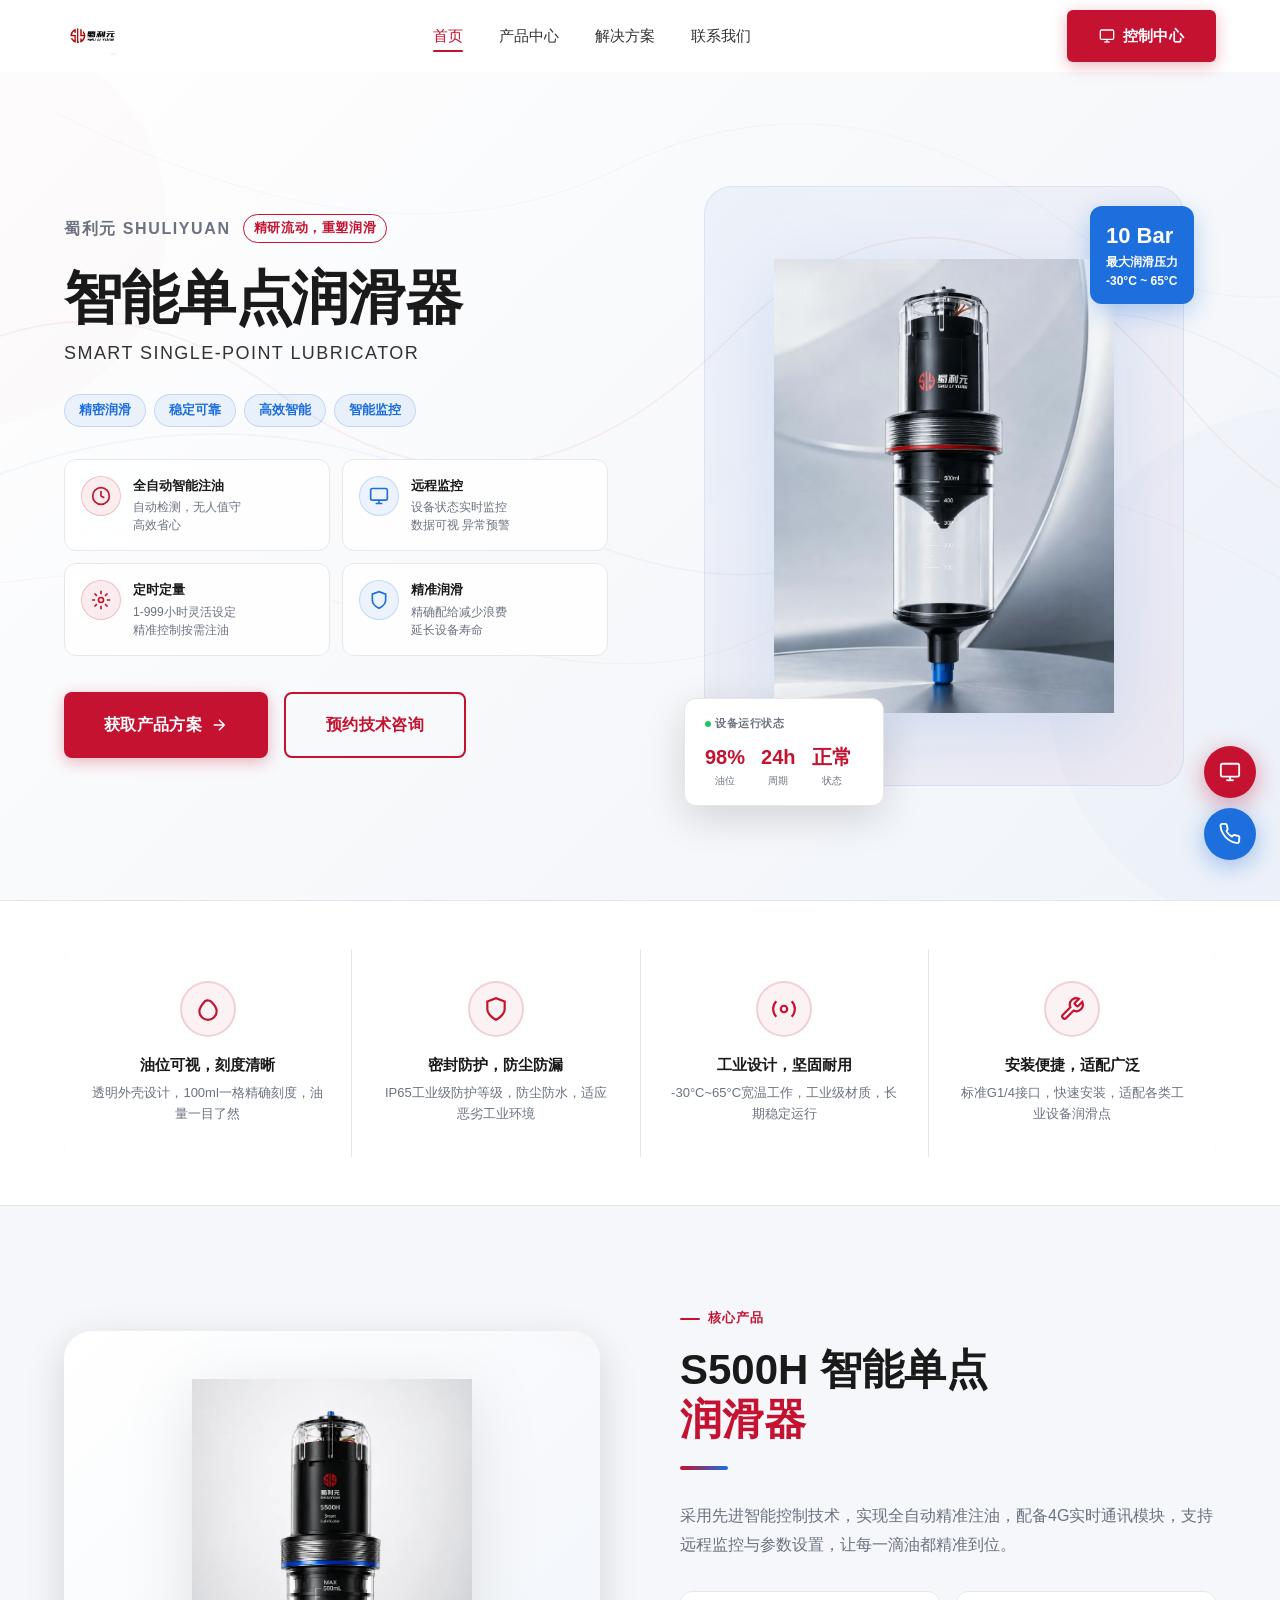
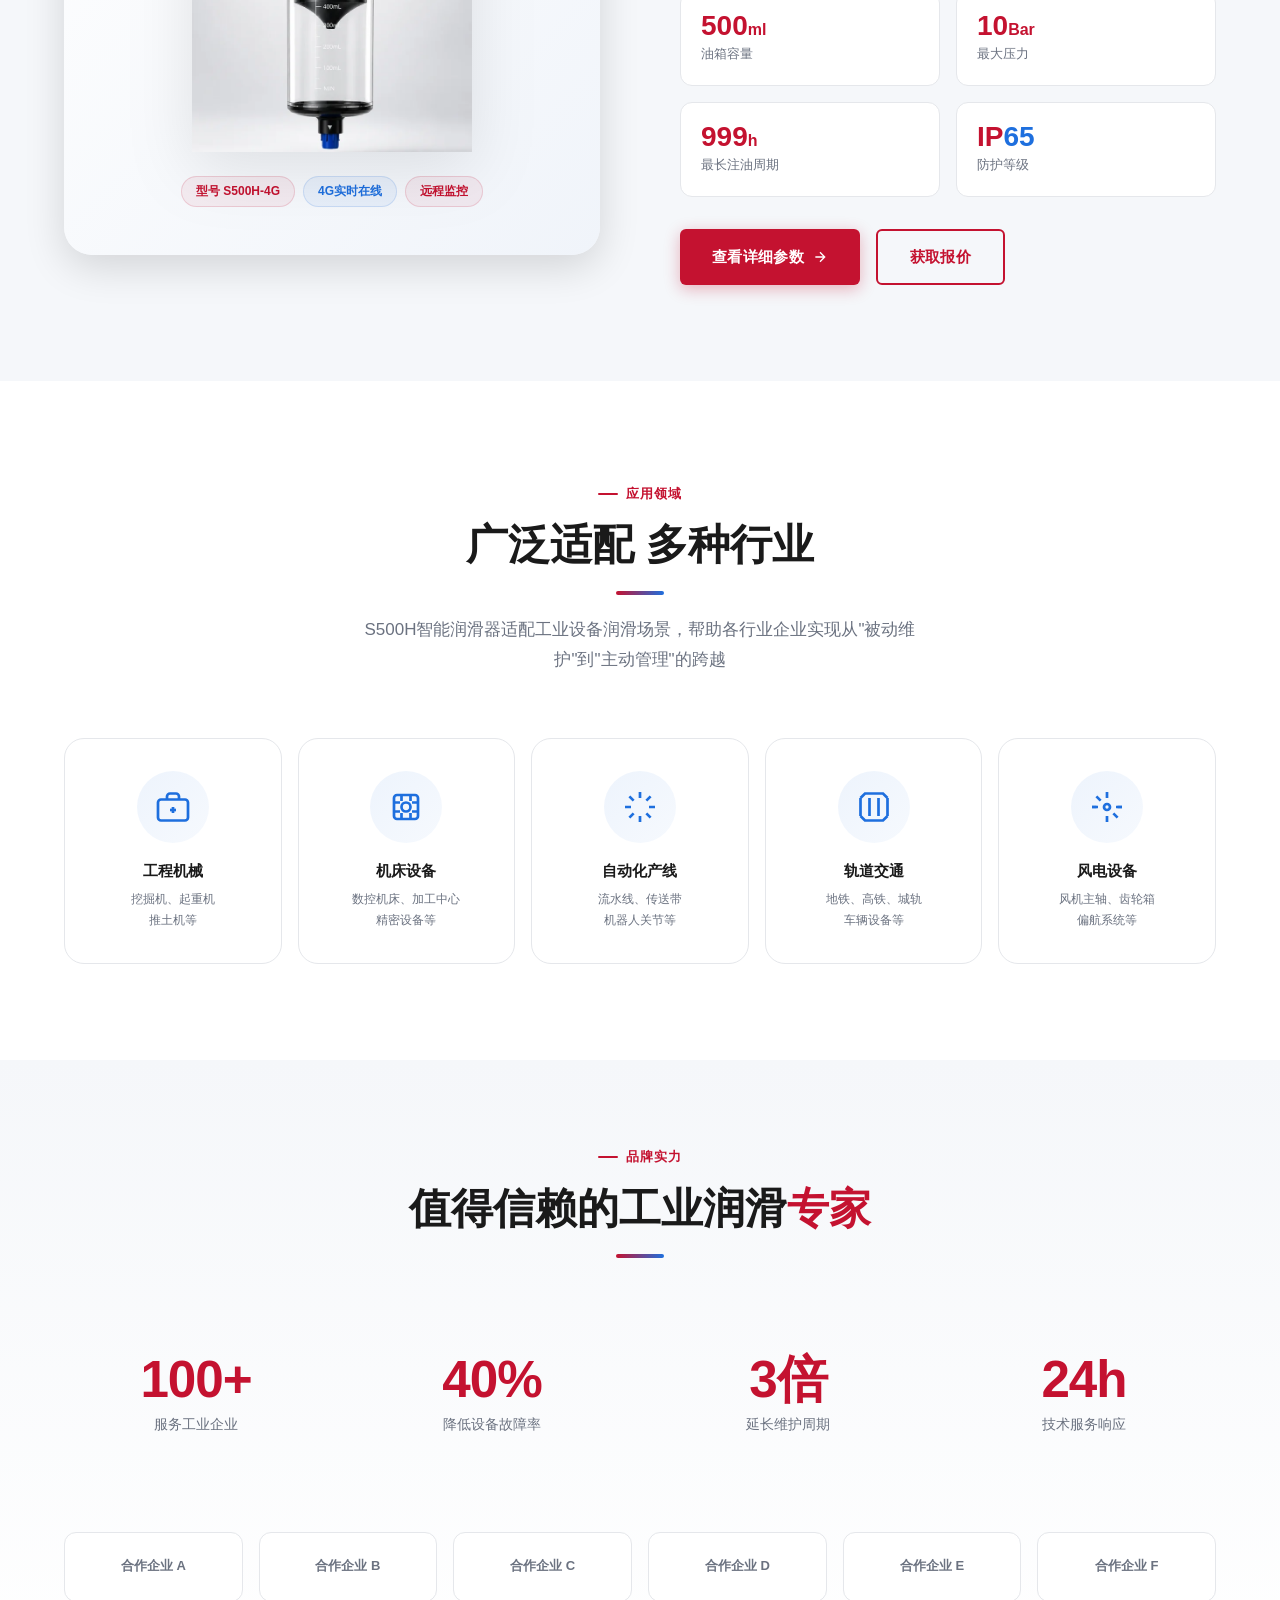
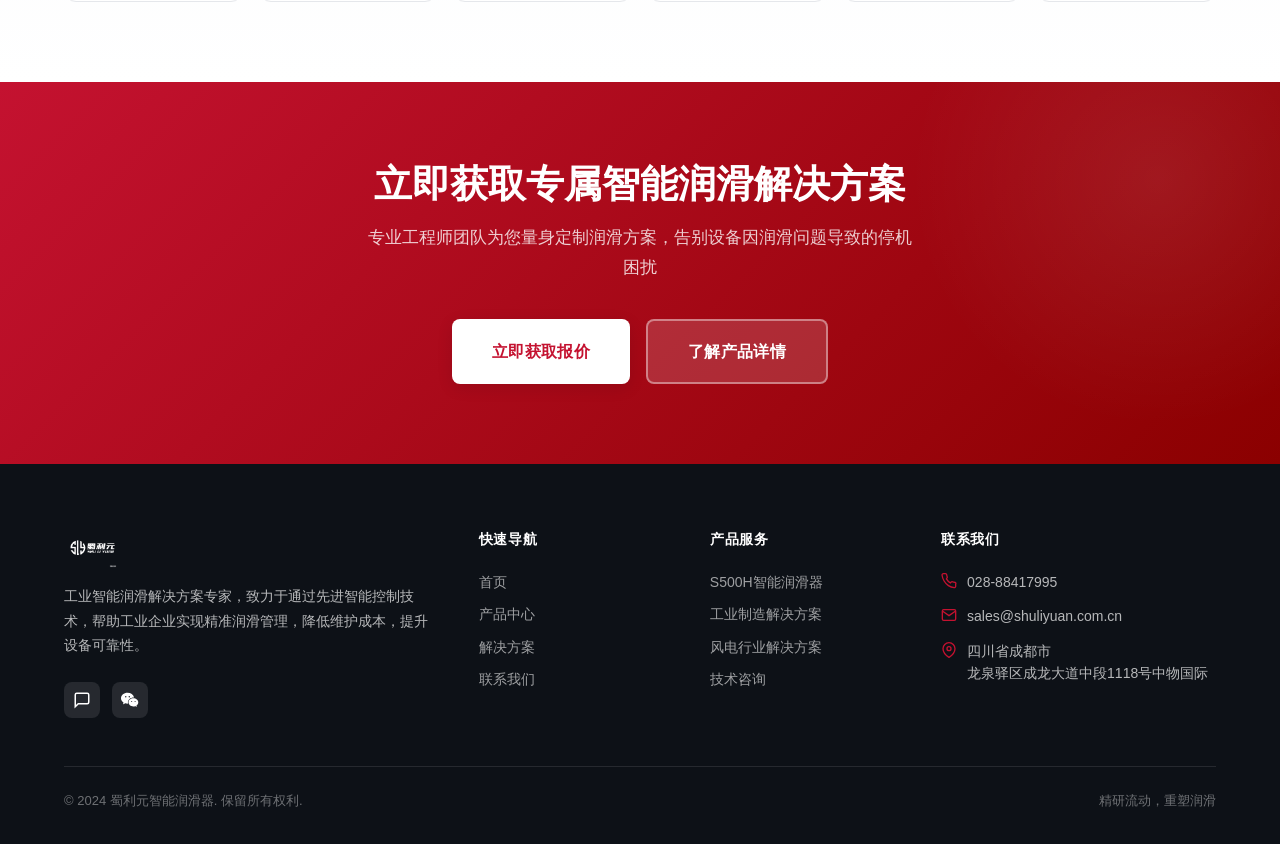
==== commit 6eebb4b0: "首页文案调整+响应式优化：标题改智能单点润滑器、加英文副标题、删500ml徽章、核心功能卡片移动端适配、微信板块间距调整" ====
--- a/index.html
+++ b/index.html
@@ -73,20 +73,15 @@
       </div>
 
       <h1 class="hero-title">
-        全自动智能注油器<br>
-        <span class="model-name">S500H</span>
+        智能单点润滑器
       </h1>
-
-      <div class="hero-capacity-badge">
-        <svg width="16" height="16" viewBox="0 0 24 24" fill="none" stroke="currentColor" stroke-width="2"><path d="M12 2L2 7l10 5 10-5-10-5zM2 17l10 5 10-5M2 12l10 5 10-5"/></svg>
-        500ml 大容量
-      </div>
+      <p class="hero-subtitle-en">SMART SINGLE-POINT LUBRICATOR</p>
 
       <div class="hero-tags">
         <span class="hero-tag">精密润滑</span>
         <span class="hero-tag">稳定可靠</span>
         <span class="hero-tag">高效智能</span>
-        <span class="hero-tag">IP65防护</span>
+        <span class="hero-tag">智能监控</span>
       </div>
 
       <!-- 4大功能 -->
--- a/assets/css/style.css
+++ b/assets/css/style.css
@@ -356,7 +356,7 @@
   margin-bottom: 24px;
 }
 .hero-brand-name {
-  font-size: 13px;
+  font-size: 16px;
   font-weight: 700;
   color: var(--text-muted);
   letter-spacing: 0.1em;
@@ -379,6 +379,13 @@
   color: var(--text-primary);
   margin-bottom: 8px;
   letter-spacing: -0.02em;
+}
+.hero-subtitle-en {
+  font-size: clamp(13px, 1.6vw, 18px);
+  font-weight: 500;
+  color: var(--text-tertiary);
+  letter-spacing: 0.08em;
+  margin-bottom: 24px;
 }
 .hero-title .model-name {
   color: var(--brand-red);
@@ -1213,67 +1220,190 @@
 @media (max-width: 1023px) {
   .navbar-nav, .navbar-cta { display: none; }
   .hamburger { display: flex; }
-  
-  .hero-inner { grid-template-columns: 1fr; gap: 40px; }
-  .hero-visual { display: none; }
-  
+
+  .hero-inner {
+    grid-template-columns: 1fr;
+    gap: 40px;
+    padding: 60px 24px;
+  }
+  .hero-visual {
+    display: flex;
+    order: -1;
+    justify-content: center;
+  }
+  .hero-product-wrap { max-width: 360px; }
+  .hero-product-bg { aspect-ratio: 4/5; }
+  .hero-monitor-card { left: 0; bottom: -12px; min-width: 170px; padding: 12px 14px; }
+  .hero-param-badge { right: 0; top: 12px; padding: 8px 12px; }
+  .hero-param-badge .highlight { font-size: 18px; }
+
   .features-strip-grid { grid-template-columns: repeat(2, 1fr); }
-  
-  .product-showcase-inner { grid-template-columns: 1fr; }
-  .showcase-visual { display: none; }
-  
+
+  .product-showcase-inner { grid-template-columns: 1fr; gap: 40px; }
+  .showcase-visual { display: flex; justify-content: center; }
+  .showcase-img-wrap { max-width: 400px; margin: 0 auto; padding: 32px; }
+  .showcase-product-img { max-width: 220px; }
+
   .industries-grid { grid-template-columns: repeat(3, 1fr); }
-  
+
   .trust-stats { grid-template-columns: repeat(2, 1fr); }
   .partner-logos { grid-template-columns: repeat(3, 1fr); }
-  
+
   .footer-grid { grid-template-columns: 1fr 1fr; }
-  
+
   .compare-grid { grid-template-columns: 1fr; }
   .steps-grid { grid-template-columns: repeat(2, 1fr); }
   .steps-grid::before { display: none; }
-  
+
   .solution-cards { grid-template-columns: repeat(2, 1fr); }
   .contact-grid { grid-template-columns: 1fr; }
+
+  .cta-banner { padding: 60px 0; }
+  .float-consult { right: 16px; bottom: 24px; }
+  .float-btn { width: 46px; height: 46px; }
+  .float-btn svg { width: 20px; height: 20px; }
 }
 
 @media (max-width: 767px) {
   :root { --nav-height: 64px; }
-  
-  .section-pad { padding: 64px 0; }
-  h1 { font-size: 32px; }
-  h2 { font-size: 26px; }
-  
+
+  .section-pad { padding: 56px 0; }
+  .section-pad-sm { padding: 40px 0; }
+  .section-header { margin-bottom: 40px; }
+  h1 { font-size: 30px; }
+  h2 { font-size: 24px; }
+  h3 { font-size: 20px; }
+  .section-title { font-size: 24px; }
+
+  /* Hero */
+  .hero-inner { padding: 40px 20px; gap: 24px; }
+  .hero-product-wrap { max-width: 280px; }
+  .hero-brand-line { margin-bottom: 16px; }
+  .hero-title { font-size: 28px; }
+  .hero-subtitle-en { font-size: 12px; margin-bottom: 12px; }
+  .hero-capacity-badge { font-size: 14px; padding: 5px 12px; }
+  .hero-tags { gap: 6px; margin-bottom: 24px; }
+  .hero-tag { font-size: 12px; padding: 4px 10px; }
+  .hero-features { grid-template-columns: 1fr 1fr; gap: 8px; margin-bottom: 28px; }
+  .hero-feature-card { padding: 12px; gap: 8px; }
+  .feature-icon-circle { width: 34px; height: 34px; }
+  .feature-icon-circle svg { width: 16px; height: 16px; }
+  .hero-feature-text .title { font-size: 12px; }
+  .hero-feature-text .desc { font-size: 11px; }
+  .hero-cta { flex-direction: column; gap: 10px; }
+  .hero-cta .btn { width: 100%; justify-content: center; }
+  .hero-monitor-card { min-width: 150px; }
+  .monitor-stat .val { font-size: 16px; }
+
+  /* Features strip */
   .features-strip-grid { grid-template-columns: 1fr 1fr; }
   .feature-strip-card { padding: 20px 16px; }
-  
-  .industries-grid { grid-template-columns: repeat(2, 1fr); }
-  
-  .trust-stats { grid-template-columns: 1fr 1fr; }
-  .partner-logos { grid-template-columns: repeat(2, 1fr); }
-  
-  .footer-grid { grid-template-columns: 1fr; gap: 32px; }
-  
-  .showcase-params-grid { grid-template-columns: 1fr 1fr; }
-  
-  .steps-grid { grid-template-columns: 1fr 1fr; }
-  
+  .feature-strip-icon { width: 46px; height: 46px; }
+  .feature-strip-icon svg { width: 22px; height: 22px; }
+
+  /* Product showcase */
+  .showcase-params-grid { grid-template-columns: 1fr 1fr; gap: 10px; }
+  .param-card { padding: 16px; }
+  .param-val { font-size: 24px; }
+
+  /* Industries */
+  .industries-grid { grid-template-columns: repeat(2, 1fr); gap: 12px; }
+  .industry-card { padding: 24px 12px; }
+  .industry-icon { width: 56px; height: 56px; }
+  .industry-icon svg { width: 28px; height: 28px; }
+
+  /* Trust */
+  .trust-stats { grid-template-columns: 1fr 1fr; gap: 16px; }
+  .trust-stat { padding: 24px 12px; }
+  .trust-stat .num { font-size: 32px; }
+  .trust-stat .unit { font-size: 18px; }
+  .partner-logos { grid-template-columns: repeat(2, 1fr); gap: 10px; }
+
+  /* Footer */
+  .footer { padding: 48px 0 24px; }
+  .footer-grid { grid-template-columns: 1fr; gap: 28px; }
+  .footer-bottom { flex-direction: column; text-align: center; }
+
+  /* Steps */
+  .steps-grid { grid-template-columns: 1fr 1fr; gap: 12px; }
+  .step-card { padding: 20px 16px; }
+  .step-num { width: 44px; height: 44px; font-size: 18px; }
+
+  /* Solution cards */
   .solution-cards { grid-template-columns: 1fr; }
-  
-  .contact-form-wrap, .contact-info-card { padding: 28px 20px; }
+  .solution-card-header { padding: 20px; }
+  .solution-card-body { padding: 20px; }
+  .solution-card-footer { padding: 0 20px 20px; }
+
+  /* Contact */
+  .contact-form-wrap, .contact-info-card { padding: 24px 16px; }
   .form-row { grid-template-columns: 1fr; }
-  
+
+  /* CTA Banner */
+  .cta-banner { padding: 48px 0; }
   .cta-banner-btns { flex-direction: column; align-items: center; }
-  .hero-features { grid-template-columns: 1fr 1fr; }
-  .hero-cta { flex-direction: column; }
+  .cta-banner-btns .btn { width: 80%; justify-content: center; }
+
+  /* Compare */
+  .compare-header { padding: 16px 20px; font-size: 15px; }
+  .compare-item { padding: 12px 16px; font-size: 13px; }
+
+  /* Table horizontal scroll */
+  .params-table { font-size: 13px; }
+  .params-table th, .params-table td { padding: 10px 12px; }
+
+  /* Page hero */
+  .page-hero { padding: calc(var(--nav-height) + 40px) 0 48px; }
+  .page-hero p { font-size: 15px; }
+
+  /* Float buttons */
+  .float-consult { right: 12px; bottom: 20px; gap: 8px; }
+  .float-btn { width: 44px; height: 44px; }
+  .float-tooltip { display: none; }
 }
 
 @media (max-width: 480px) {
   .container { padding: 0 16px; }
+  .section-pad { padding: 44px 0; }
+
+  /* Hero */
+  .hero-inner { padding: 32px 16px; }
   .hero-features { grid-template-columns: 1fr; }
-  .industries-grid { grid-template-columns: 1fr 1fr; }
+  .hero-product-wrap { max-width: 220px; }
+  .hero-monitor-card { min-width: 130px; padding: 10px 12px; }
+  .monitor-stats { gap: 10px; }
+  .monitor-stat .val { font-size: 14px; }
+  .hero-param-badge { padding: 6px 10px; font-size: 11px; }
+  .hero-param-badge .highlight { font-size: 16px; }
+
+  /* Industries */
+  .industries-grid { grid-template-columns: 1fr 1fr; gap: 10px; }
+  .industry-card { padding: 20px 10px; }
+  .industry-icon { width: 48px; height: 48px; }
+  .industry-icon svg { width: 24px; height: 24px; }
+
+  /* Features strip */
+  .feature-strip-card { padding: 16px 12px; }
+  .feature-strip-card h4 { font-size: 14px; }
+  .feature-strip-card p { font-size: 12px; }
+
+  /* Partner logos */
   .partner-logos { grid-template-columns: repeat(2, 1fr); }
+
+  /* Steps */
   .steps-grid { grid-template-columns: 1fr; }
+
+  /* Showcase */
+  .showcase-img-wrap { padding: 24px; }
+  .showcase-product-img { max-width: 180px; }
+  .showcase-params-grid { grid-template-columns: 1fr 1fr; gap: 8px; }
+  .param-card { padding: 14px; }
+  .param-val { font-size: 20px; }
+  .param-label { font-size: 12px; }
+
+  /* CTA */
+  .cta-banner h2 { font-size: 22px; }
+  .cta-banner p { font-size: 14px; }
 }
 
 /* ---------- 内联固定咨询悬浮按钮 ---------- */
